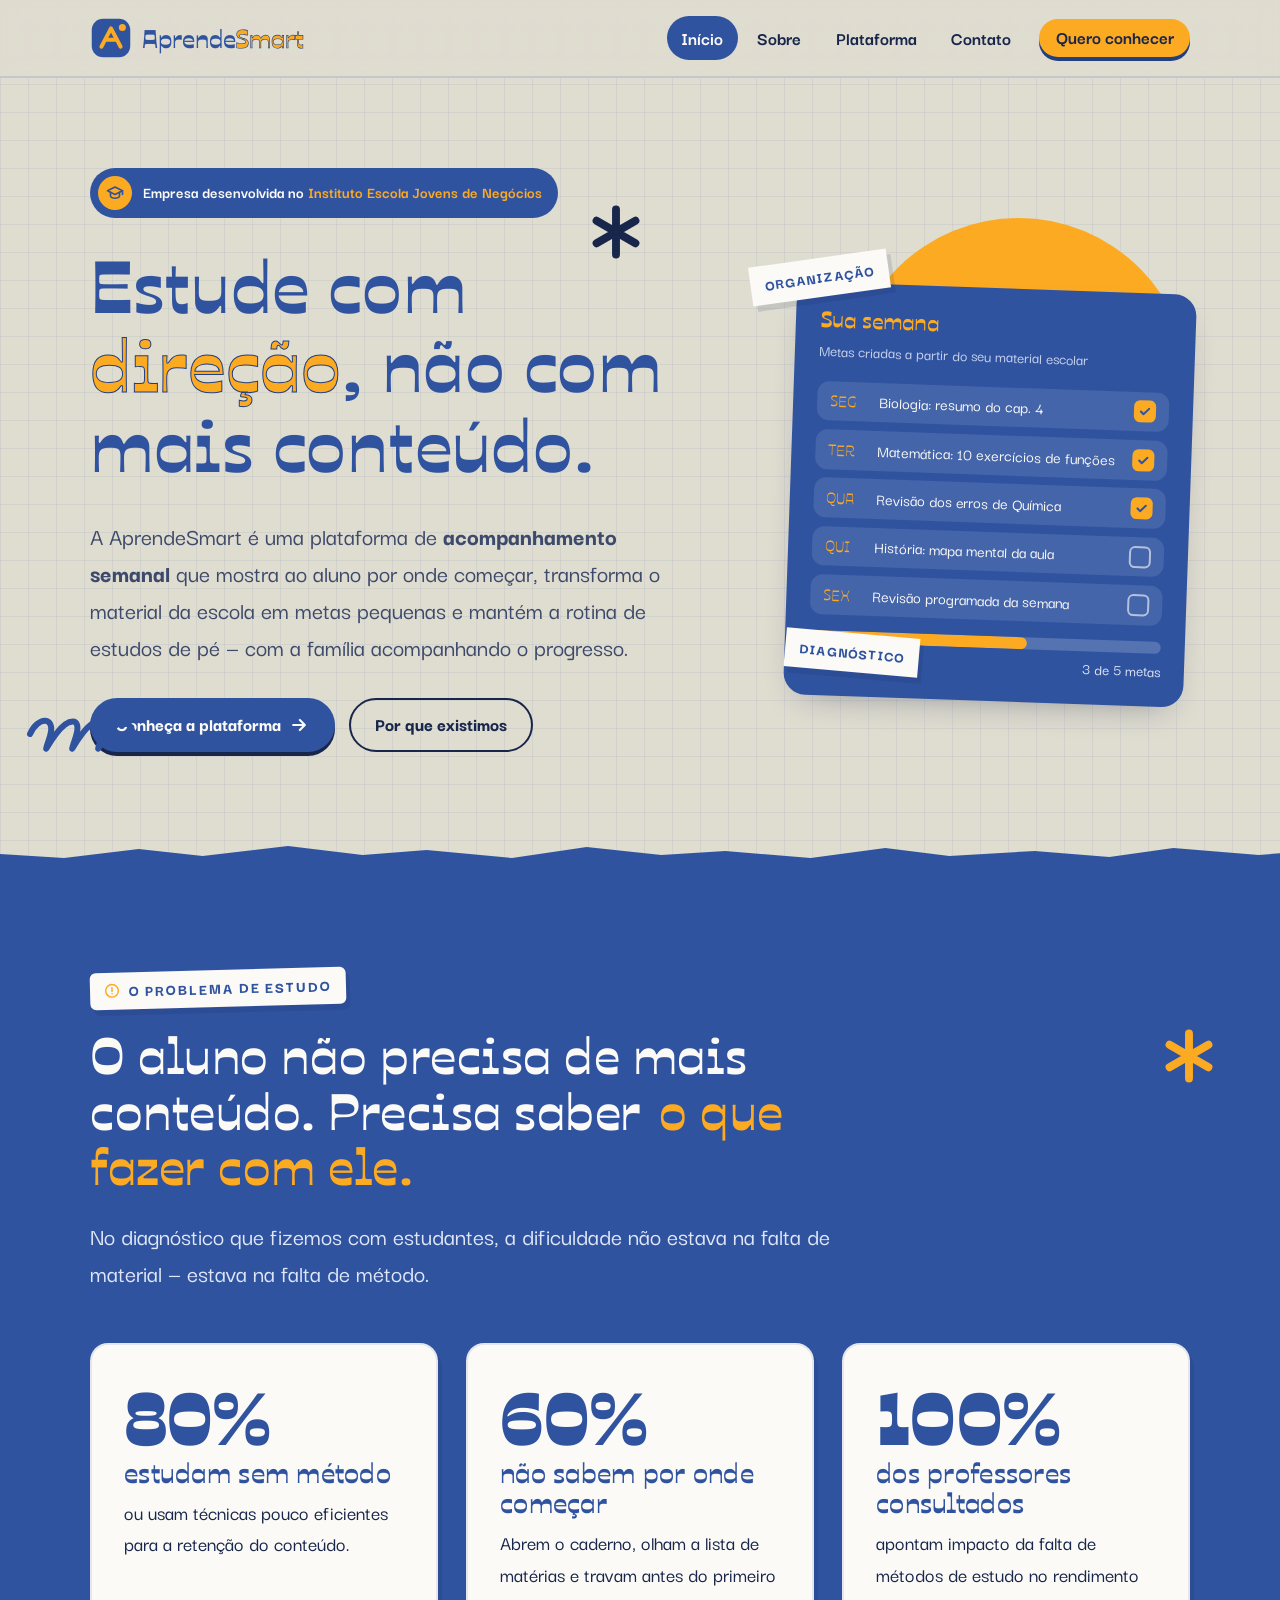
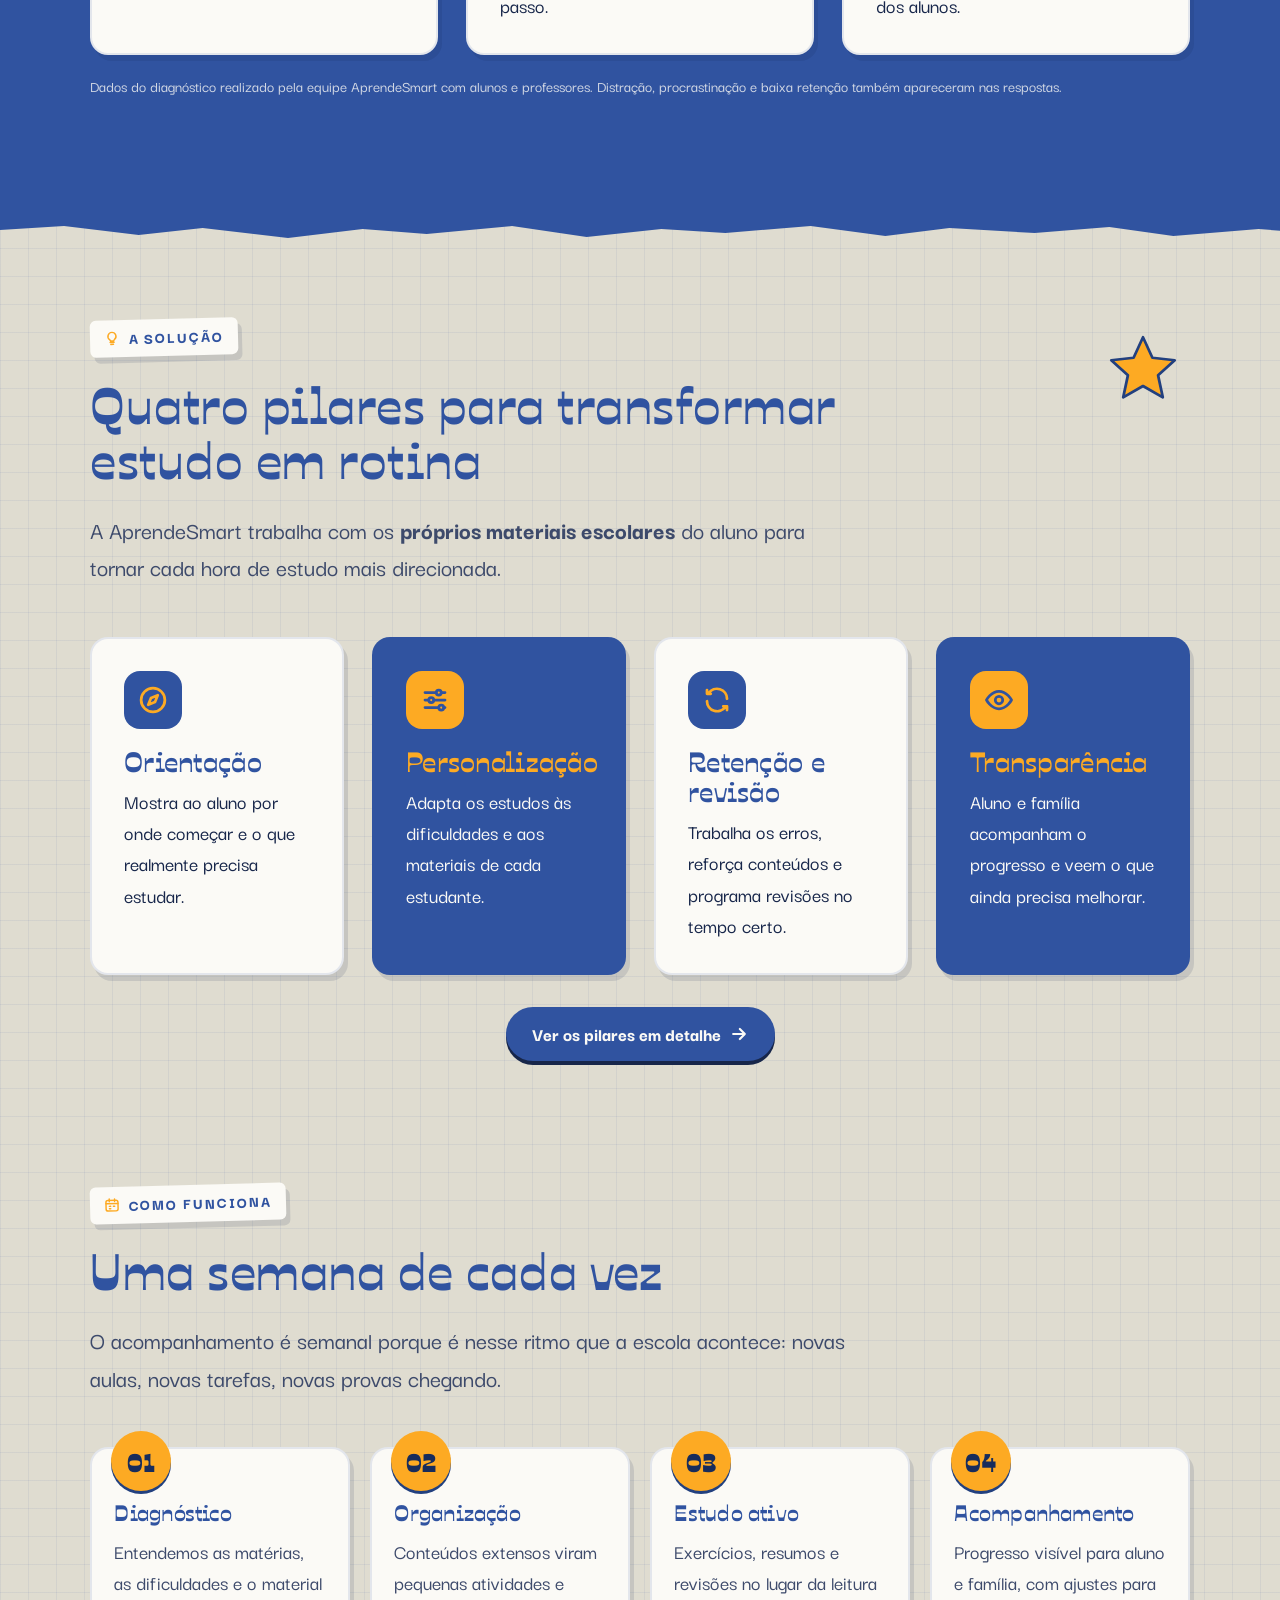
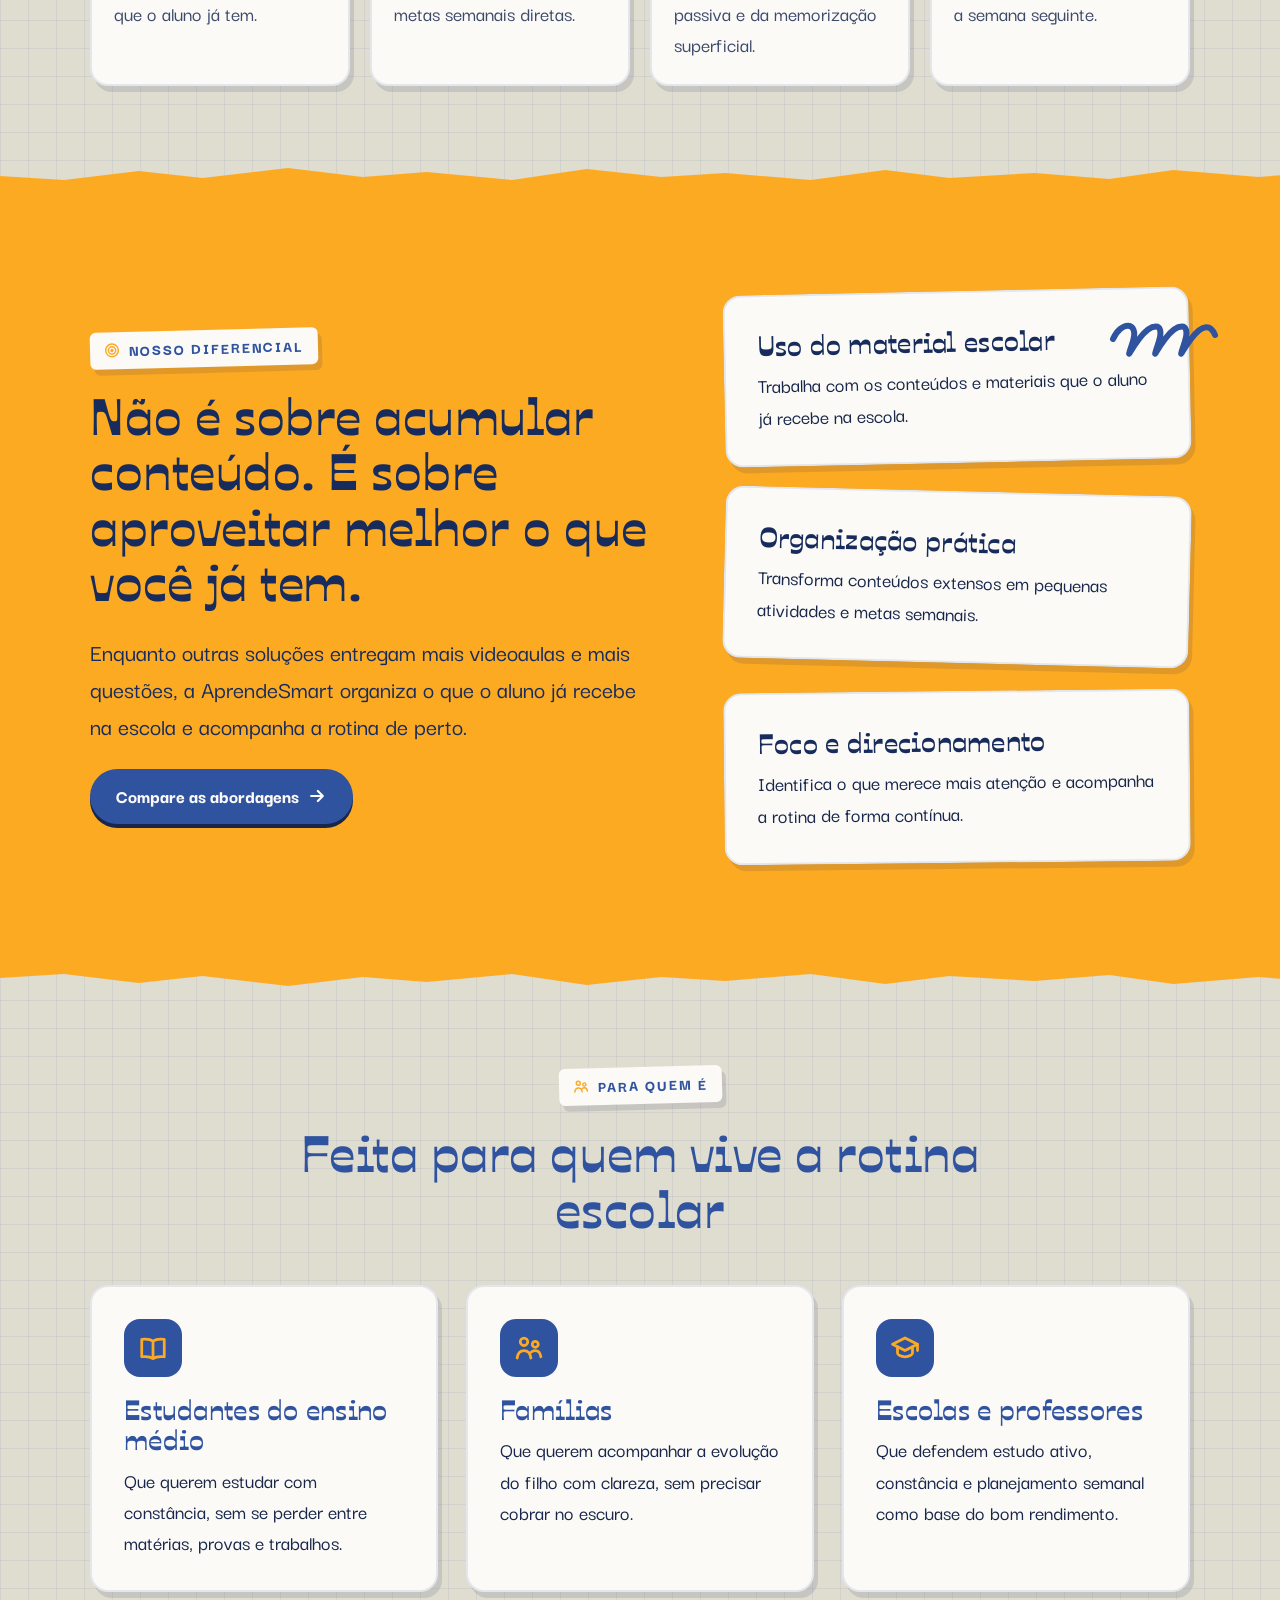
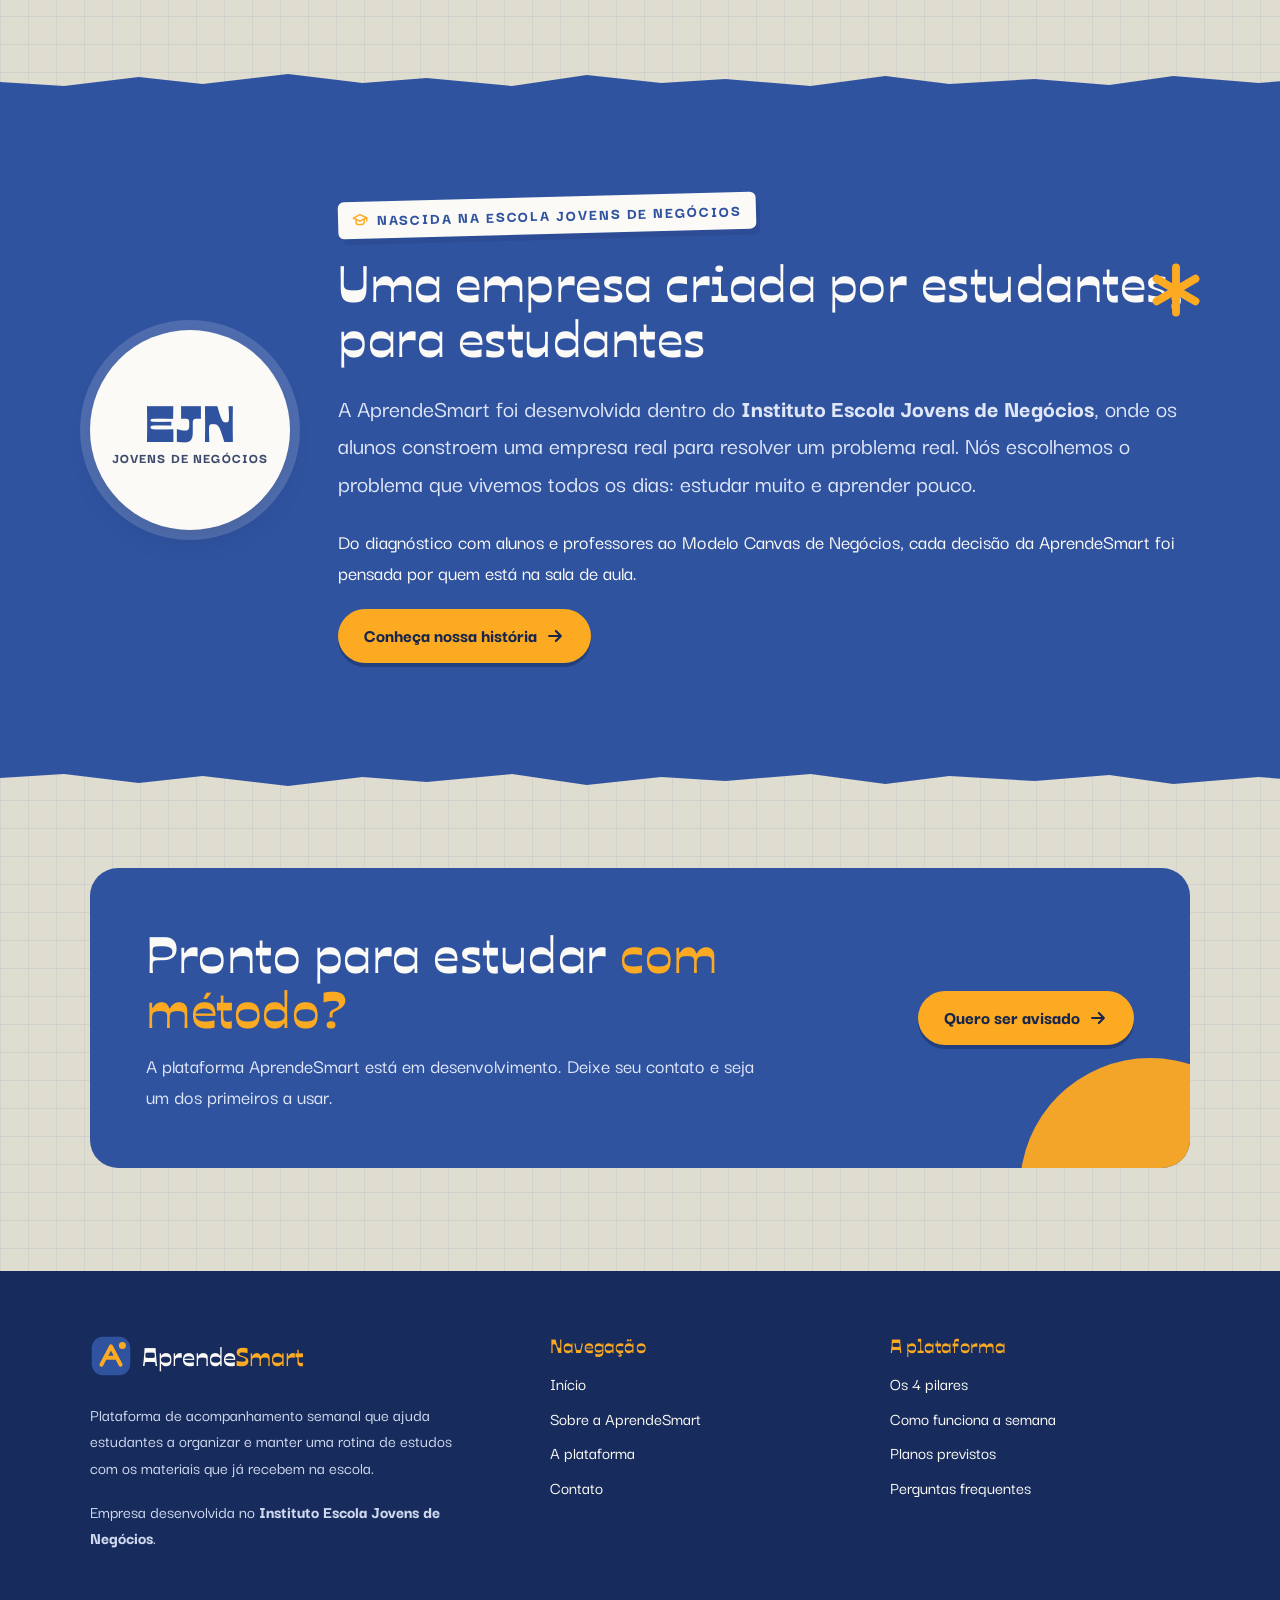
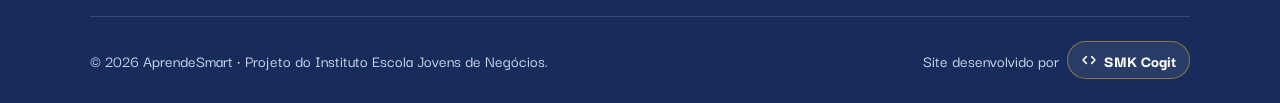
==== index.html @ fc7fc752 "Site institucional AprendeSmart (4 páginas, SEO básico) Início, Sobre, Plataforma e Contato com iden" ====
<!doctype html>
<html lang="pt-BR" class="no-js">
<head>
  <meta charset="utf-8">
  <meta name="viewport" content="width=device-width, initial-scale=1">
  <title>AprendeSmart | Plataforma de acompanhamento semanal de estudos</title>
  <meta name="description" content="A AprendeSmart ajuda estudantes do ensino médio a organizar e manter uma rotina de estudos com acompanhamento semanal, usando os materiais da própria escola.">
  <meta name="keywords" content="AprendeSmart, rotina de estudos, organização de estudos, método de estudo, ensino médio, acompanhamento semanal, revisão, estudo ativo, Escola Jovens de Negócios">
  <meta name="author" content="AprendeSmart">
  <meta name="robots" content="index, follow, max-image-preview:large">
  <meta name="theme-color" content="#3053a0">
  <link rel="canonical" href="https://aprendesmart.smkcogit.com.br/">

  <!-- Open Graph / redes sociais -->
  <meta property="og:type" content="website">
  <meta property="og:locale" content="pt_BR">
  <meta property="og:site_name" content="AprendeSmart">
  <meta property="og:title" content="AprendeSmart | Plataforma de acompanhamento semanal de estudos">
  <meta property="og:description" content="A AprendeSmart ajuda estudantes do ensino médio a organizar e manter uma rotina de estudos com acompanhamento semanal, usando os materiais da própria escola.">
  <meta property="og:url" content="https://aprendesmart.smkcogit.com.br/">
  <meta property="og:image" content="https://aprendesmart.smkcogit.com.br/assets/img/og-aprendesmart.png">
  <meta property="og:image:width" content="1200">
  <meta property="og:image:height" content="630">
  <meta property="og:image:alt" content="AprendeSmart — plataforma de acompanhamento semanal de estudos">
  <meta name="twitter:card" content="summary_large_image">
  <meta name="twitter:title" content="AprendeSmart | Plataforma de acompanhamento semanal de estudos">
  <meta name="twitter:description" content="A AprendeSmart ajuda estudantes do ensino médio a organizar e manter uma rotina de estudos com acompanhamento semanal, usando os materiais da própria escola.">
  <meta name="twitter:image" content="https://aprendesmart.smkcogit.com.br/assets/img/og-aprendesmart.png">

  <!-- Ícones -->
  <link rel="icon" href="assets/img/favicon.svg" type="image/svg+xml">
  <link rel="icon" href="assets/img/favicon-32.png" sizes="32x32" type="image/png">
  <link rel="apple-touch-icon" href="assets/img/apple-touch-icon.png">
  <link rel="manifest" href="site.webmanifest">

  <!-- Fontes da identidade visual: Ojuju (títulos) e Darker Grotesque (textos) -->
  <link rel="preconnect" href="https://fonts.googleapis.com">
  <link rel="preconnect" href="https://fonts.gstatic.com" crossorigin>
  <link href="https://fonts.googleapis.com/css2?family=Darker+Grotesque:wght@400;500;700;800;900&family=Ojuju:wght@400;700;800&display=swap" rel="stylesheet">
  <link rel="stylesheet" href="assets/css/style.css">

  <!-- Dados estruturados (Schema.org) -->
  <script type="application/ld+json">
{
  "@context": "https://schema.org",
  "@type": "Organization",
  "@id": "https://aprendesmart.smkcogit.com.br/#organizacao",
  "name": "AprendeSmart",
  "url": "https://aprendesmart.smkcogit.com.br/",
  "logo": "https://aprendesmart.smkcogit.com.br/assets/img/apple-touch-icon.png",
  "description": "Plataforma de acompanhamento semanal que ajuda estudantes do ensino médio a organizar e manter uma rotina de estudos usando os materiais da escola.",
  "parentOrganization": {
    "@type": "EducationalOrganization",
    "name": "Instituto Escola Jovens de Negócios"
  },
  "founder": [
    {
      "@type": "Person",
      "name": "Ana"
    },
    {
      "@type": "Person",
      "name": "Andryel Moura"
    },
    {
      "@type": "Person",
      "name": "Kaike"
    },
    {
      "@type": "Person",
      "name": "Thomaz"
    }
  ]
}
  </script>
  <script type="application/ld+json">
{
  "@context": "https://schema.org",
  "@type": "WebSite",
  "@id": "https://aprendesmart.smkcogit.com.br/#site",
  "name": "AprendeSmart",
  "url": "https://aprendesmart.smkcogit.com.br/",
  "inLanguage": "pt-BR",
  "publisher": {
    "@id": "https://aprendesmart.smkcogit.com.br/#organizacao"
  }
}
  </script>
</head>
<body>
  <svg xmlns="http://www.w3.org/2000/svg" style="display:none" aria-hidden="true">
  <symbol id="i-asterisco" viewBox="0 0 48 48"><g stroke="currentColor" stroke-width="7" stroke-linecap="round"><path d="M24 4v40M6.7 14l34.6 20M6.7 34l34.6-20"/></g></symbol>
  <symbol id="i-mola" viewBox="0 0 120 50"><path d="M4 30c8-18 26-18 20 2s-6 14 6-2 26-18 20 2-6 14 6-2 26-18 20 2-6 14 6-2 20-14 24-4" fill="none" stroke="currentColor" stroke-width="6" stroke-linecap="round"/></symbol>
  <symbol id="i-estrela" viewBox="0 0 64 64"><path d="M32 3l8.6 18.7 20.4 2.3-15.2 13.8 4.3 20.1L32 47.6 13.9 57.9l4.3-20.1L3 24l20.4-2.3z" fill="currentColor" stroke="#22407f" stroke-width="2.5" stroke-linejoin="round"/></symbol>
  <symbol id="i-logo" viewBox="0 0 48 48"><rect x="2" y="2" width="44" height="44" rx="13" fill="#3053a0"/><path d="M13 34l11-21 11 21M17.5 26h13" fill="none" stroke="#fdaa23" stroke-width="4.5" stroke-linecap="round" stroke-linejoin="round"/><circle cx="37" cy="12" r="4" fill="#fdaa23"/></symbol>
  <symbol id="i-check" viewBox="0 0 24 24"><path d="M5 12.5l4.5 4.5L19 7.5" fill="none" stroke="currentColor" stroke-width="3.5" stroke-linecap="round" stroke-linejoin="round"/></symbol>
  <symbol id="i-seta" viewBox="0 0 24 24"><path d="M5 12h14M13 6l6 6-6 6" fill="none" stroke="currentColor" stroke-width="2.6" stroke-linecap="round" stroke-linejoin="round"/></symbol>
  <symbol id="i-bussola" viewBox="0 0 24 24"><g fill="none" stroke="currentColor" stroke-width="2.2" stroke-linecap="round" stroke-linejoin="round"><circle cx="12" cy="12" r="9.5"/><path d="M15.8 8.2l-2.2 5.4-5.4 2.2 2.2-5.4z"/></g></symbol>
  <symbol id="i-ajuste" viewBox="0 0 24 24"><g fill="none" stroke="currentColor" stroke-width="2.2" stroke-linecap="round"><path d="M4 6h9M17 6h3M4 12h3M11 12h9M4 18h11M19 18h1"/><circle cx="15" cy="6" r="2"/><circle cx="9" cy="12" r="2"/><circle cx="17" cy="18" r="2"/></g></symbol>
  <symbol id="i-revisao" viewBox="0 0 24 24"><g fill="none" stroke="currentColor" stroke-width="2.2" stroke-linecap="round" stroke-linejoin="round"><path d="M20 11a8 8 0 0 0-14.6-4.5M4 4v3h3M4 13a8 8 0 0 0 14.6 4.5M20 20v-3h-3"/></g></symbol>
  <symbol id="i-olho" viewBox="0 0 24 24"><g fill="none" stroke="currentColor" stroke-width="2.2" stroke-linecap="round" stroke-linejoin="round"><path d="M2 12s3.6-7 10-7 10 7 10 7-3.6 7-10 7S2 12 2 12z"/><circle cx="12" cy="12" r="3"/></g></symbol>
  <symbol id="i-calendario" viewBox="0 0 24 24"><g fill="none" stroke="currentColor" stroke-width="2.2" stroke-linecap="round" stroke-linejoin="round"><rect x="3" y="5" width="18" height="16" rx="3"/><path d="M3 10h18M8 3v4M16 3v4M8 14h2M14 14h2M8 17.5h2"/></g></symbol>
  <symbol id="i-livro" viewBox="0 0 24 24"><g fill="none" stroke="currentColor" stroke-width="2.2" stroke-linecap="round" stroke-linejoin="round"><path d="M12 6.5C10 5 7 4.5 3 5v14c4-.5 7 0 9 1.5 2-1.5 5-2 9-1.5V5c-4-.5-7 0-9 1.5zM12 6.5v14"/></g></symbol>
  <symbol id="i-alvo" viewBox="0 0 24 24"><g fill="none" stroke="currentColor" stroke-width="2.2" stroke-linecap="round"><circle cx="12" cy="12" r="9.5"/><circle cx="12" cy="12" r="5.5"/><circle cx="12" cy="12" r="1.5" fill="currentColor"/></g></symbol>
  <symbol id="i-familia" viewBox="0 0 24 24"><g fill="none" stroke="currentColor" stroke-width="2.2" stroke-linecap="round" stroke-linejoin="round"><circle cx="8" cy="7" r="3"/><circle cx="17" cy="9" r="2.4"/><path d="M2.5 20c.5-4 2.8-6 5.5-6s5 2 5.5 6M13.5 15.5c1-1 2.2-1.5 3.5-1.5 2.3 0 4 1.7 4.5 5"/></g></symbol>
  <symbol id="i-escola" viewBox="0 0 24 24"><g fill="none" stroke="currentColor" stroke-width="2.2" stroke-linecap="round" stroke-linejoin="round"><path d="M2 9l10-5 10 5-10 5z"/><path d="M6 11v5c0 1.5 2.7 3 6 3s6-1.5 6-3v-5M22 9v5"/></g></symbol>
  <symbol id="i-lampada" viewBox="0 0 24 24"><g fill="none" stroke="currentColor" stroke-width="2.2" stroke-linecap="round" stroke-linejoin="round"><path d="M9 18h6M10 21h4M12 3a6 6 0 0 0-3.6 10.8c.8.6 1.1 1.4 1.1 2.2h5c0-.8.3-1.6 1.1-2.2A6 6 0 0 0 12 3z"/></g></symbol>
  <symbol id="i-grafico" viewBox="0 0 24 24"><g fill="none" stroke="currentColor" stroke-width="2.2" stroke-linecap="round" stroke-linejoin="round"><path d="M3 3v18h18"/><path d="M7 15l4-4 3 3 5-6"/></g></symbol>
  <symbol id="i-relogio" viewBox="0 0 24 24"><g fill="none" stroke="currentColor" stroke-width="2.2" stroke-linecap="round"><circle cx="12" cy="12" r="9.5"/><path d="M12 7v5l3.5 2"/></g></symbol>
  <symbol id="i-alerta" viewBox="0 0 24 24"><g fill="none" stroke="currentColor" stroke-width="2.2" stroke-linecap="round" stroke-linejoin="round"><circle cx="12" cy="12" r="9.5"/><path d="M12 7.5v5.5M12 16.5v.01"/></g></symbol>
  <symbol id="i-email" viewBox="0 0 24 24"><g fill="none" stroke="currentColor" stroke-width="2.2" stroke-linecap="round" stroke-linejoin="round"><rect x="2.5" y="5" width="19" height="14" rx="3"/><path d="M3 7l9 6 9-6"/></g></symbol>
  <symbol id="i-pin" viewBox="0 0 24 24"><g fill="none" stroke="currentColor" stroke-width="2.2" stroke-linecap="round" stroke-linejoin="round"><path d="M12 21s-7-6.2-7-11.5A7 7 0 0 1 19 9.5C19 14.8 12 21 12 21z"/><circle cx="12" cy="9.5" r="2.5"/></g></symbol>
  <symbol id="i-codigo" viewBox="0 0 24 24"><g fill="none" stroke="currentColor" stroke-width="2.4" stroke-linecap="round" stroke-linejoin="round"><path d="M8 7l-5 5 5 5M16 7l5 5-5 5"/></g></symbol>
  <symbol id="i-menu" viewBox="0 0 24 24"><path d="M4 7h16M4 12h16M4 17h16" stroke="currentColor" stroke-width="2.6" stroke-linecap="round"/></symbol>
  <symbol id="i-quadro" viewBox="0 0 24 24"><g fill="none" stroke="currentColor" stroke-width="2.2" stroke-linecap="round" stroke-linejoin="round"><rect x="3" y="3" width="18" height="18" rx="3"/><path d="M3 9h18M9 9v12M15 9v12"/></g></symbol>
</svg>
  <a class="pular" href="#conteudo">Pular para o conteúdo</a>
  <header class="topo">
    <div class="container topo__inner">
      <a class="marca" href="index.html" aria-label="AprendeSmart — página inicial">
        <svg class="marca__icone" aria-hidden="true"><use href="#i-logo"/></svg>
        <span class="marca__nome">Aprende<span>Smart</span></span>
      </a>
      <button class="menu-toggle" type="button" aria-expanded="false" aria-controls="menu-principal" aria-label="Abrir menu"><svg aria-hidden="true"><use href="#i-menu"/></svg></button>
      <nav class="menu" id="menu-principal" aria-label="Menu principal">
        <a href="index.html" aria-current="page">Início</a>
        <a href="sobre.html">Sobre</a>
        <a href="plataforma.html">Plataforma</a>
        <a href="contato.html">Contato</a>
        <a class="btn btn--amarelo" href="contato.html#interesse">Quero conhecer</a>
      </nav>
    </div>
  </header>

  <main id="conteudo">
    <section class="hero">
      <svg class="deco deco--mola deco--esconder-mobile" style="left:2%;bottom:8%" aria-hidden="true"><use href="#i-mola"/></svg>
      <svg class="deco deco--asterisco deco--esconder-mobile" style="left:46%;top:10%" aria-hidden="true"><use href="#i-asterisco"/></svg>
      <div class="container hero__grid">
        <div class="hero__texto">
          <a class="selo-ejn" href="sobre.html#origem">
            <span class="selo-ejn__ponto"><svg aria-hidden="true"><use href="#i-escola"/></svg></span>
            <span>Empresa desenvolvida no <b>Instituto Escola Jovens de Negócios</b></span>
          </a>
          <h1>Estude com <span>direção</span>, não com mais conteúdo.</h1>
          <p class="lead">A AprendeSmart é uma plataforma de <strong>acompanhamento semanal</strong> que mostra ao aluno por onde começar, transforma o material da escola em metas pequenas e mantém a rotina de estudos de pé — com a família acompanhando o progresso.</p>
          <div class="hero__acoes">
            <a class="btn btn--azul" href="plataforma.html">Conheça a plataforma <svg aria-hidden="true"><use href="#i-seta"/></svg></a>
            <a class="btn btn--contorno" href="sobre.html">Por que existimos</a>
          </div>
        </div>
        <div class="hero__visual" aria-hidden="true">
          <div class="hero__sol"></div>
          <span class="adesivo adesivo--1">Organização</span>
          <span class="adesivo adesivo--2">Diagnóstico</span>
          <div class="hero__painel">
            <h2>Sua semana</h2>
            <small>Metas criadas a partir do seu material escolar</small>
            <ul class="semana">
              <li><span class="semana__dia">SEG</span> Biologia: resumo do cap. 4 <span class="semana__check ok"><svg aria-hidden="true"><use href="#i-check"/></svg></span></li>
              <li><span class="semana__dia">TER</span> Matemática: 10 exercícios de funções <span class="semana__check ok"><svg aria-hidden="true"><use href="#i-check"/></svg></span></li>
              <li><span class="semana__dia">QUA</span> Revisão dos erros de Química <span class="semana__check ok"><svg aria-hidden="true"><use href="#i-check"/></svg></span></li>
              <li><span class="semana__dia">QUI</span> História: mapa mental da aula <span class="semana__check"></span></li>
              <li><span class="semana__dia">SEX</span> Revisão programada da semana <span class="semana__check"></span></li>
            </ul>
            <div class="progresso">
              <div class="progresso__barra"><i></i></div>
              <div class="progresso__rotulo"><span>Progresso semanal</span><span>3 de 5 metas</span></div>
            </div>
          </div>
        </div>
      </div>
    </section>

    <section class="secao secao--azul rasgado-topo rasgado-base" aria-labelledby="problema-titulo">
      <svg class="deco deco--asterisco amarelo deco--esconder-mobile" style="right:5%;top:12%" aria-hidden="true"><use href="#i-asterisco"/></svg>
      <div class="container">
        <div class="cabecalho-secao revelar">
          <span class="etiqueta"><svg aria-hidden="true"><use href="#i-alerta"/></svg>O problema de estudo</span>
          <h2 id="problema-titulo">O aluno não precisa de mais conteúdo. Precisa saber <span class="destaque-amarelo">o que fazer com ele.</span></h2>
          <p class="lead">No diagnóstico que fizemos com estudantes, a dificuldade não estava na falta de material — estava na falta de método.</p>
        </div>
        <div class="grade grade--3">
          <article class="cartao bilhete revelar">
            <span class="numero">80%</span>
            <h3>estudam sem método</h3>
            <p>ou usam técnicas pouco eficientes para a retenção do conteúdo.</p>
          </article>
          <article class="cartao bilhete revelar">
            <span class="numero">60%</span>
            <h3>não sabem por onde começar</h3>
            <p>Abrem o caderno, olham a lista de matérias e travam antes do primeiro passo.</p>
          </article>
          <article class="cartao bilhete revelar">
            <span class="numero">100%</span>
            <h3>dos professores consultados</h3>
            <p>apontam impacto da falta de métodos de estudo no rendimento dos alunos.</p>
          </article>
        </div>
        <p class="fonte-dado">Dados do diagnóstico realizado pela equipe AprendeSmart com alunos e professores. Distração, procrastinação e baixa retenção também apareceram nas respostas.</p>
      </div>
    </section>

    <section class="secao" aria-labelledby="solucao-titulo">
      <svg class="deco deco--estrela deco--esconder-mobile" style="right:8%;top:8%" aria-hidden="true"><use href="#i-estrela"/></svg>
      <div class="container">
        <div class="cabecalho-secao revelar">
          <span class="etiqueta"><svg aria-hidden="true"><use href="#i-lampada"/></svg>A solução</span>
          <h2 id="solucao-titulo">Quatro pilares para transformar estudo em rotina</h2>
          <p class="lead">A AprendeSmart trabalha com os <strong>próprios materiais escolares</strong> do aluno para tornar cada hora de estudo mais direcionada.</p>
        </div>
        <div class="grade grade--4">
          <article class="cartao revelar">
            <div class="cartao__icone"><svg aria-hidden="true"><use href="#i-bussola"/></svg></div>
            <h3>Orientação</h3>
            <p>Mostra ao aluno por onde começar e o que realmente precisa estudar.</p>
          </article>
          <article class="cartao cartao--azul revelar">
            <div class="cartao__icone"><svg aria-hidden="true"><use href="#i-ajuste"/></svg></div>
            <h3>Personalização</h3>
            <p>Adapta os estudos às dificuldades e aos materiais de cada estudante.</p>
          </article>
          <article class="cartao revelar">
            <div class="cartao__icone"><svg aria-hidden="true"><use href="#i-revisao"/></svg></div>
            <h3>Retenção e revisão</h3>
            <p>Trabalha os erros, reforça conteúdos e programa revisões no tempo certo.</p>
          </article>
          <article class="cartao cartao--azul revelar">
            <div class="cartao__icone"><svg aria-hidden="true"><use href="#i-olho"/></svg></div>
            <h3>Transparência</h3>
            <p>Aluno e família acompanham o progresso e veem o que ainda precisa melhorar.</p>
          </article>
        </div>
        <p class="mt-2 centro"><a class="btn btn--azul" href="plataforma.html#pilares">Ver os pilares em detalhe <svg aria-hidden="true"><use href="#i-seta"/></svg></a></p>
      </div>
    </section>

    <section class="secao" aria-labelledby="ciclo-titulo" style="padding-top:0">
      <div class="container">
        <div class="cabecalho-secao revelar">
          <span class="etiqueta"><svg aria-hidden="true"><use href="#i-calendario"/></svg>Como funciona</span>
          <h2 id="ciclo-titulo">Uma semana de cada vez</h2>
          <p class="lead">O acompanhamento é semanal porque é nesse ritmo que a escola acontece: novas aulas, novas tarefas, novas provas chegando.</p>
        </div>
        <ol class="passos">
          <li class="revelar"><h3>Diagnóstico</h3><p>Entendemos as matérias, as dificuldades e o material que o aluno já tem.</p></li>
          <li class="revelar"><h3>Organização</h3><p>Conteúdos extensos viram pequenas atividades e metas semanais diretas.</p></li>
          <li class="revelar"><h3>Estudo ativo</h3><p>Exercícios, resumos e revisões no lugar da leitura passiva e da memorização superficial.</p></li>
          <li class="revelar"><h3>Acompanhamento</h3><p>Progresso visível para aluno e família, com ajustes para a semana seguinte.</p></li>
        </ol>
      </div>
    </section>

    <section class="secao secao--amarela rasgado-topo rasgado-base" aria-labelledby="dif-titulo">
      <svg class="deco deco--mola deco--esconder-mobile" style="right:4%;top:9%" aria-hidden="true"><use href="#i-mola"/></svg>
      <div class="container dividido">
        <div class="revelar">
          <span class="etiqueta"><svg aria-hidden="true"><use href="#i-alvo"/></svg>Nosso diferencial</span>
          <h2 id="dif-titulo">Não é sobre acumular conteúdo. É sobre aproveitar melhor o que você já tem.</h2>
          <p class="lead" style="color:var(--azul-profundo)">Enquanto outras soluções entregam mais videoaulas e mais questões, a AprendeSmart organiza o que o aluno já recebe na escola e acompanha a rotina de perto.</p>
          <a class="btn btn--azul" href="plataforma.html#diferencial">Compare as abordagens <svg aria-hidden="true"><use href="#i-seta"/></svg></a>
        </div>
        <ul class="grade revelar" style="list-style:none;padding:0;margin:0">
          <li class="cartao bilhete"><h3>Uso do material escolar</h3><p>Trabalha com os conteúdos e materiais que o aluno já recebe na escola.</p></li>
          <li class="cartao bilhete"><h3>Organização prática</h3><p>Transforma conteúdos extensos em pequenas atividades e metas semanais.</p></li>
          <li class="cartao bilhete"><h3>Foco e direcionamento</h3><p>Identifica o que merece mais atenção e acompanha a rotina de forma contínua.</p></li>
        </ul>
      </div>
    </section>

    <section class="secao" aria-labelledby="publico-titulo">
      <div class="container">
        <div class="cabecalho-secao cabecalho-secao--centro revelar">
          <span class="etiqueta"><svg aria-hidden="true"><use href="#i-familia"/></svg>Para quem é</span>
          <h2 id="publico-titulo">Feita para quem vive a rotina escolar</h2>
        </div>
        <div class="grade grade--3">
          <article class="cartao revelar">
            <div class="cartao__icone"><svg aria-hidden="true"><use href="#i-livro"/></svg></div>
            <h3>Estudantes do ensino médio</h3>
            <p>Que querem estudar com constância, sem se perder entre matérias, provas e trabalhos.</p>
          </article>
          <article class="cartao revelar">
            <div class="cartao__icone"><svg aria-hidden="true"><use href="#i-familia"/></svg></div>
            <h3>Famílias</h3>
            <p>Que querem acompanhar a evolução do filho com clareza, sem precisar cobrar no escuro.</p>
          </article>
          <article class="cartao revelar">
            <div class="cartao__icone"><svg aria-hidden="true"><use href="#i-escola"/></svg></div>
            <h3>Escolas e professores</h3>
            <p>Que defendem estudo ativo, constância e planejamento semanal como base do bom rendimento.</p>
          </article>
        </div>
      </div>
    </section>

    <section class="secao secao--azul rasgado-topo rasgado-base" aria-labelledby="ejn-titulo">
      <svg class="deco deco--asterisco amarelo deco--esconder-mobile" style="right:6%;top:18%" aria-hidden="true"><use href="#i-asterisco"/></svg>
      <div class="container ejn revelar">
        <div class="ejn__selo" aria-hidden="true"><div><strong>EJN</strong><span>Jovens de Negócios</span></div></div>
        <div>
          <span class="etiqueta"><svg aria-hidden="true"><use href="#i-escola"/></svg>Nascida na Escola Jovens de Negócios</span>
          <h2 id="ejn-titulo">Uma empresa criada por estudantes, para estudantes</h2>
          <p class="lead">A AprendeSmart foi desenvolvida dentro do <strong>Instituto Escola Jovens de Negócios</strong>, onde os alunos constroem uma empresa real para resolver um problema real. Nós escolhemos o problema que vivemos todos os dias: estudar muito e aprender pouco.</p>
          <p>Do diagnóstico com alunos e professores ao Modelo Canvas de Negócios, cada decisão da AprendeSmart foi pensada por quem está na sala de aula.</p>
          <a class="btn btn--amarelo" href="sobre.html">Conheça nossa história <svg aria-hidden="true"><use href="#i-seta"/></svg></a>
        </div>
      </div>
    </section>

    <section class="secao">
      <div class="container">
        <div class="cta revelar">
          <div>
            <h2>Pronto para estudar <span>com método?</span></h2>
            <p>A plataforma AprendeSmart está em desenvolvimento. Deixe seu contato e seja um dos primeiros a usar.</p>
          </div>
          <div class="cta__acoes">
            <a class="btn btn--amarelo" href="contato.html#interesse">Quero ser avisado <svg aria-hidden="true"><use href="#i-seta"/></svg></a>
          </div>
        </div>
      </div>
    </section>
  </main>

  <footer class="rodape">
    <div class="container">
      <div class="rodape__grid">
        <div class="rodape__marca">
          <a class="marca" href="index.html" aria-label="AprendeSmart — página inicial">
            <svg class="marca__icone" aria-hidden="true"><use href="#i-logo"/></svg>
            <span class="marca__nome">Aprende<span>Smart</span></span>
          </a>
          <p>Plataforma de acompanhamento semanal que ajuda estudantes a organizar e manter uma rotina de estudos com os materiais que já recebem na escola.</p>
          <p>Empresa desenvolvida no <strong>Instituto Escola Jovens de Negócios</strong>.</p>
        </div>
        <nav aria-label="Mapa do site">
          <h2>Navegação</h2>
          <ul>
            <li><a href="index.html">Início</a></li>
            <li><a href="sobre.html">Sobre a AprendeSmart</a></li>
            <li><a href="plataforma.html">A plataforma</a></li>
            <li><a href="contato.html">Contato</a></li>
          </ul>
        </nav>
        <div>
          <h2>A plataforma</h2>
          <ul>
            <li><a href="plataforma.html#pilares">Os 4 pilares</a></li>
            <li><a href="plataforma.html#como-funciona">Como funciona a semana</a></li>
            <li><a href="plataforma.html#planos">Planos previstos</a></li>
            <li><a href="contato.html#perguntas">Perguntas frequentes</a></li>
          </ul>
        </div>
      </div>
      <div class="rodape__base">
        <p style="margin:0">© <span data-ano>2026</span> AprendeSmart · Projeto do Instituto Escola Jovens de Negócios.</p>
        <p class="creditos" style="margin:0">Site desenvolvido por
          <a href="https://smkcogit.com.br" target="_blank" rel="noopener"><svg aria-hidden="true"><use href="#i-codigo"/></svg> SMK Cogit</a>
        </p>
      </div>
    </div>
  </footer>
  <script src="assets/js/main.js" defer></script>
</body>
</html>
---- assets/css/style.css ----
/* =========================================================
   AprendeSmart — Site institucional
   Desenvolvido por SMK Cogit
   Identidade: azul #3053A0 · amarelo #FDAA23 · cinza-papel
   Fontes: Ojuju (títulos) · Darker Grotesque (texto)
   ========================================================= */

:root {
  /* Paleta da identidade visual (extraída da apresentação) */
  --azul: #3053a0;
  --azul-escuro: #22407f;
  --azul-profundo: #172c5c;
  --amarelo: #fdaa23;
  --amarelo-claro: #ffc864;
  --cinza: #dfdcd0;          /* fundo "papel" */
  --cinza-claro: #ebe9e0;
  --cinza-medio: #c9c5b6;
  --branco: #fbfaf6;
  --tinta: #17264a;          /* texto principal */
  --tinta-suave: #3d4a6b;

  --fonte-titulo: "Ojuju", "Trebuchet MS", sans-serif;
  --fonte-texto: "Darker Grotesque", "Segoe UI", system-ui, sans-serif;

  --raio: 18px;
  --raio-sm: 10px;
  --sombra: 0 14px 34px -18px rgba(23, 38, 74, .45);
  --sombra-papel: 4px 6px 0 rgba(23, 38, 74, .12);
  --largura: 1180px;
  --gutter: clamp(16px, 4vw, 40px);
}

*,
*::before,
*::after { box-sizing: border-box; }

html { scroll-behavior: smooth; -webkit-text-size-adjust: 100%; }

body {
  margin: 0;
  font-family: var(--fonte-texto);
  font-size: clamp(1.15rem, 1.05rem + .35vw, 1.3rem);
  font-weight: 500;
  line-height: 1.5;
  color: var(--tinta);
  background-color: var(--cinza);
  /* papel quadriculado, como nos slides */
  background-image:
    linear-gradient(rgba(48, 83, 160, .07) 1px, transparent 1px),
    linear-gradient(90deg, rgba(48, 83, 160, .07) 1px, transparent 1px);
  background-size: 28px 28px;
  overflow-x: hidden;
}

img, svg { max-width: 100%; display: block; }

h1, h2, h3, h4 {
  font-family: var(--fonte-titulo);
  font-weight: 700;
  line-height: 1.08;
  margin: 0 0 .5em;
  letter-spacing: .01em;
  color: var(--azul);
}
h1 { font-size: clamp(2.5rem, 1.6rem + 4vw, 4.6rem); }
h2 { font-size: clamp(2rem, 1.4rem + 2.4vw, 3.2rem); }
h3 { font-size: clamp(1.35rem, 1.15rem + .8vw, 1.75rem); }
h4 { font-size: 1.2rem; }

p { margin: 0 0 1em; }
strong { font-weight: 800; }

a { color: var(--azul); text-decoration-thickness: 2px; text-underline-offset: 3px; }
a:hover { color: var(--azul-escuro); }

:focus-visible {
  outline: 3px solid var(--amarelo);
  outline-offset: 3px;
  border-radius: 4px;
}

.sr-only {
  position: absolute; width: 1px; height: 1px; padding: 0; margin: -1px;
  overflow: hidden; clip: rect(0 0 0 0); white-space: nowrap; border: 0;
}

.pular {
  position: absolute; left: 12px; top: -60px; z-index: 100;
  background: var(--amarelo); color: var(--tinta);
  padding: .6rem 1rem; border-radius: var(--raio-sm); font-weight: 800;
  transition: top .2s;
}
.pular:focus { top: 12px; }

.container {
  width: 100%;
  max-width: var(--largura);
  margin-inline: auto;
  padding-inline: var(--gutter);
}

/* ---------------- Cabeçalho ---------------- */
.topo {
  position: sticky; top: 0; z-index: 50;
  background: rgba(223, 220, 208, .92);
  backdrop-filter: blur(8px);
  -webkit-backdrop-filter: blur(8px);
  border-bottom: 2px solid rgba(48, 83, 160, .14);
}
.topo__inner {
  display: flex; align-items: center; justify-content: space-between;
  gap: 1rem; min-height: 76px;
}
.marca {
  display: inline-flex; align-items: center; gap: .6rem;
  text-decoration: none; color: var(--azul);
}
.marca__icone { width: 42px; height: 42px; flex: none; }
.marca__nome {
  font-family: var(--fonte-titulo); font-size: 1.6rem; font-weight: 700; line-height: 1;
}
.marca__nome span { color: var(--amarelo); -webkit-text-stroke: .6px var(--azul-escuro); }

.menu { display: flex; align-items: center; gap: .35rem; }
.menu a {
  text-decoration: none; color: var(--tinta);
  font-weight: 700; font-size: 1.2rem;
  padding: .45rem .9rem; border-radius: 999px;
  transition: background .2s, color .2s;
}
.menu a:hover { background: rgba(48, 83, 160, .1); color: var(--azul); }
.menu a[aria-current="page"] { background: var(--azul); color: var(--branco); }
.menu .btn { margin-left: .5rem; }

.menu-toggle {
  display: none;
  background: var(--azul); color: var(--branco);
  border: 0; border-radius: 12px; width: 48px; height: 48px;
  cursor: pointer; align-items: center; justify-content: center;
}
.menu-toggle svg { width: 26px; height: 26px; }

@media (max-width: 880px) {
  .menu-toggle { display: inline-flex; }
  .menu {
    position: absolute; left: 0; right: 0; top: 100%;
    flex-direction: column; align-items: stretch; gap: .25rem;
    padding: 1rem var(--gutter) 1.5rem;
    background: var(--cinza);
    border-bottom: 3px solid var(--azul);
    box-shadow: var(--sombra);
    display: none;
  }
  .menu.aberto { display: flex; }
  .menu a { padding: .8rem 1rem; }
  .menu .btn { margin: .5rem 0 0; justify-content: center; }
}

/* ---------------- Botões ---------------- */
.btn {
  display: inline-flex; align-items: center; justify-content: center; gap: .5rem;
  font-family: var(--fonte-texto); font-weight: 800; font-size: 1.2rem; line-height: 1;
  padding: .95rem 1.5rem; border-radius: 999px; border: 2px solid transparent;
  text-decoration: none; cursor: pointer;
  transition: transform .15s ease, box-shadow .15s ease, background .2s;
}
.btn:hover { transform: translateY(-2px); }
.btn--amarelo {
  background: var(--amarelo); color: var(--tinta) !important;
  box-shadow: 0 4px 0 var(--azul-escuro);
}
.btn--amarelo:hover { box-shadow: 0 6px 0 var(--azul-escuro); background: var(--amarelo-claro); }
.btn--azul { background: var(--azul); color: var(--branco) !important; box-shadow: 0 4px 0 var(--tinta); }
.btn--azul:hover { background: var(--azul-escuro); box-shadow: 0 6px 0 var(--tinta); }
.btn--contorno { border-color: currentColor; color: inherit; background: transparent; }
.btn--contorno:hover { background: rgba(255, 255, 255, .12); }
.btn svg { width: 20px; height: 20px; }

/* ---------------- Seções ---------------- */
.secao { padding-block: clamp(4rem, 8vw, 7rem); position: relative; }
.secao--azul {
  background: var(--azul); color: var(--branco);
}
.secao--azul h2, .secao--azul h3 { color: var(--branco); }
.secao--azul a:not(.btn) { color: var(--amarelo-claro); }
.secao--amarela { background: var(--amarelo); }
.secao--amarela h2, .secao--amarela h3 { color: var(--azul-profundo); }

/* borda rasgada (papel) entre seções */
.rasgado-topo::before,
.rasgado-base::after {
  content: ""; position: absolute; left: 0; right: 0; height: 26px;
  background: inherit;
  -webkit-mask: url("data:image/svg+xml,%3Csvg xmlns='http://www.w3.org/2000/svg' viewBox='0 0 120 26' preserveAspectRatio='none'%3E%3Cpath d='M0 26V12l6 4 7-9 6 7 8-10 7 9 6-5 8 8 7-11 7 8 6-4 8 7 7-10 6 8 8-5 7 6 6-9 8 7 7-6V26z'/%3E%3C/svg%3E") center / 100% 100%;
          mask: url("data:image/svg+xml,%3Csvg xmlns='http://www.w3.org/2000/svg' viewBox='0 0 120 26' preserveAspectRatio='none'%3E%3Cpath d='M0 26V12l6 4 7-9 6 7 8-10 7 9 6-5 8 8 7-11 7 8 6-4 8 7 7-10 6 8 8-5 7 6 6-9 8 7 7-6V26z'/%3E%3C/svg%3E") center / 100% 100%;
}
.rasgado-topo::before { top: -25px; }
.rasgado-base::after { bottom: -25px; transform: scaleY(-1); z-index: 2; }

.etiqueta {
  display: inline-flex; align-items: center; gap: .5rem;
  font-weight: 800; font-size: 1rem; letter-spacing: .12em; text-transform: uppercase;
  color: var(--azul);
  background: var(--branco);
  padding: .4rem .9rem; border-radius: 6px;
  box-shadow: var(--sombra-papel);
  transform: rotate(-1.5deg);
  margin-bottom: 1.2rem;
}
.etiqueta svg { width: 16px; height: 16px; color: var(--amarelo); }
.secao--azul .etiqueta { color: var(--azul); }

.cabecalho-secao { max-width: 760px; margin-bottom: clamp(2rem, 4vw, 3.2rem); }
.cabecalho-secao--centro { margin-inline: auto; text-align: center; }
.lead { font-size: clamp(1.25rem, 1.1rem + .6vw, 1.55rem); color: var(--tinta-suave); }
.secao--azul .lead { color: #dfe6f7; }

.grade { display: grid; gap: clamp(1rem, 2.5vw, 1.75rem); }
.grade--2 { grid-template-columns: repeat(auto-fit, minmax(min(100%, 420px), 1fr)); }
.grade--3 { grid-template-columns: repeat(auto-fit, minmax(min(100%, 290px), 1fr)); }
.grade--4 { grid-template-columns: repeat(auto-fit, minmax(min(100%, 240px), 1fr)); }

.dividido {
  display: grid; gap: clamp(2rem, 5vw, 4rem);
  grid-template-columns: 1.1fr .9fr; align-items: center;
}
@media (max-width: 880px) { .dividido { grid-template-columns: 1fr; } }

/* ---------------- Cartões ---------------- */
.cartao {
  background: var(--branco);
  border-radius: var(--raio);
  padding: clamp(1.4rem, 3vw, 2rem);
  box-shadow: var(--sombra-papel);
  border: 2px solid rgba(48, 83, 160, .12);
  position: relative;
}
.cartao h3 { margin-bottom: .4em; }
.cartao p:last-child { margin-bottom: 0; }
.cartao__icone {
  width: 58px; height: 58px; border-radius: 16px;
  display: grid; place-items: center;
  background: var(--azul); color: var(--amarelo);
  margin-bottom: 1rem;
}
.cartao__icone svg { width: 30px; height: 30px; }
.cartao--azul { background: var(--azul); color: var(--branco); border-color: transparent; }
.cartao--azul h3 { color: var(--amarelo); }
.cartao--azul .cartao__icone { background: var(--amarelo); color: var(--azul); }
.cartao--amarelo { background: var(--amarelo); border-color: transparent; }
.cartao--amarelo h3 { color: var(--azul-profundo); }
.secao--azul .cartao { color: var(--tinta); }
.secao--azul .cartao h3 { color: var(--azul); }

/* bilhete inclinado (post-it dos slides) */
.bilhete { transform: rotate(-1.2deg); }
.bilhete:nth-child(2n) { transform: rotate(1.4deg); }
.bilhete:nth-child(3n) { transform: rotate(-.6deg); }

/* fita adesiva */
.fita::before {
  content: ""; position: absolute; top: -14px; left: 50%;
  width: 110px; height: 28px; transform: translateX(-50%) rotate(-4deg);
  background:
    repeating-linear-gradient(0deg, transparent 0 6px, rgba(255,255,255,.55) 6px 8px),
    repeating-linear-gradient(90deg, transparent 0 6px, rgba(255,255,255,.55) 6px 8px),
    var(--amarelo);
  opacity: .92;
  border-radius: 2px;
}

/* ---------------- Hero ---------------- */
.hero { padding-block: clamp(3rem, 7vw, 6rem) clamp(4rem, 9vw, 7.5rem); position: relative; overflow: hidden; }
.hero__grid {
  display: grid; grid-template-columns: 1.15fr .85fr; gap: clamp(2rem, 5vw, 4rem); align-items: center;
}
.hero h1 span { color: var(--amarelo); -webkit-text-stroke: 1px var(--azul-escuro); }
.hero__texto .lead { max-width: 580px; }
.hero__acoes { display: flex; flex-wrap: wrap; gap: .9rem; margin-top: 2rem; }
.selo-ejn {
  display: inline-flex; align-items: center; gap: .7rem;
  background: var(--azul); color: var(--branco);
  padding: .5rem 1rem .5rem .5rem; border-radius: 999px;
  font-weight: 700; font-size: 1.02rem; line-height: 1.15;
  margin-bottom: 1.5rem; text-decoration: none;
}
.selo-ejn:hover { color: var(--branco); background: var(--azul-escuro); }
.selo-ejn b { color: var(--amarelo); }
.selo-ejn__ponto {
  width: 34px; height: 34px; border-radius: 50%; background: var(--amarelo); color: var(--azul);
  display: grid; place-items: center; flex: none;
}
.selo-ejn__ponto svg { width: 18px; height: 18px; }

.hero__visual { position: relative; min-height: 440px; }
.hero__sol {
  position: absolute; width: 78%; aspect-ratio: 1; right: 0; top: 0;
  border-radius: 50%; background: var(--amarelo);
}
.hero__painel {
  position: relative; z-index: 2; margin: 70px 0 0 auto; width: min(100%, 400px);
  background: var(--azul); color: var(--branco);
  border-radius: 22px; padding: 1.5rem; box-shadow: var(--sombra);
  transform: rotate(2deg);
}
.hero__painel h2 { font-size: 1.4rem; color: var(--amarelo); margin-bottom: .2rem; }
.hero__painel small { color: #c9d4ee; font-size: 1rem; }

.semana { list-style: none; margin: 1rem 0 0; padding: 0; display: grid; gap: .55rem; }
.semana li {
  display: flex; align-items: center; gap: .7rem;
  background: rgba(255, 255, 255, .1); border-radius: 12px; padding: .55rem .8rem;
  font-size: 1.05rem; line-height: 1.2;
}
.semana__dia {
  font-family: var(--fonte-titulo); font-size: .95rem; min-width: 38px; color: var(--amarelo);
}
.semana__check {
  margin-left: auto; width: 22px; height: 22px; border-radius: 6px; flex: none;
  border: 2px solid rgba(255, 255, 255, .6); display: grid; place-items: center;
}
.semana__check.ok { background: var(--amarelo); border-color: var(--amarelo); color: var(--azul); }
.semana__check svg { width: 14px; height: 14px; }
.progresso { margin-top: 1rem; }
.progresso__barra { height: 12px; border-radius: 99px; background: rgba(255, 255, 255, .18); overflow: hidden; }
.progresso__barra i { display: block; height: 100%; width: 62%; background: var(--amarelo); border-radius: inherit; }
.progresso__rotulo { display: flex; justify-content: space-between; font-size: 1rem; margin-top: .35rem; color: #dfe6f7; }

.adesivo {
  position: absolute; z-index: 3; background: var(--branco);
  font-weight: 800; font-size: .95rem; letter-spacing: .08em; text-transform: uppercase;
  padding: .5rem .9rem; box-shadow: var(--sombra-papel); color: var(--azul);
}
.adesivo--1 { left: 0; top: 40px; transform: rotate(-8deg); }
.adesivo--2 { left: 8%; bottom: 30px; transform: rotate(5deg); }

@media (max-width: 880px) {
  .hero__grid { grid-template-columns: 1fr; }
  .hero__visual { min-height: 0; padding-top: 1rem; }
  .hero__sol { width: 70%; right: -10%; }
  .hero__painel { margin: 40px auto 0; }
}

/* ---------------- Decorações ---------------- */
.deco { position: absolute; pointer-events: none; z-index: 1; }
.deco--asterisco { width: 54px; color: var(--tinta); }
.deco--asterisco.amarelo { color: var(--amarelo); }
.deco--mola { width: 120px; color: var(--azul); }
.deco--estrela { width: 70px; color: var(--amarelo); }
.secao--azul .deco--mola { color: var(--amarelo); }
@media (max-width: 640px) { .deco--esconder-mobile { display: none; } }

/* ---------------- Números / estatísticas ---------------- */
.numero {
  font-family: var(--fonte-titulo); font-weight: 800; line-height: 1;
  font-size: clamp(3rem, 2.2rem + 3vw, 4.6rem); color: var(--amarelo);
  display: block; margin-bottom: .35rem;
}
.cartao .numero { color: var(--azul); }
.cartao--azul .numero { color: var(--amarelo); }
.fonte-dado { font-size: 1rem; opacity: .8; margin-top: 1.2rem; }

/* ---------------- Passos (como funciona) ---------------- */
.passos { list-style: none; margin: 0; padding: 0; counter-reset: passo; display: grid; gap: 1.25rem;
  grid-template-columns: repeat(auto-fit, minmax(min(100%, 240px), 1fr)); }
.passos li {
  counter-increment: passo; position: relative;
  background: var(--branco); border-radius: var(--raio); padding: 3.2rem 1.4rem 1.5rem;
  box-shadow: var(--sombra-papel); border: 2px solid rgba(48, 83, 160, .12);
}
.passos li::before {
  content: counter(passo, decimal-leading-zero);
  position: absolute; top: -18px; left: 1.2rem;
  font-family: var(--fonte-titulo); font-size: 1.6rem; font-weight: 800;
  background: var(--amarelo); color: var(--azul-profundo);
  width: 60px; height: 60px; border-radius: 50%; display: grid; place-items: center;
  box-shadow: 0 3px 0 var(--azul-escuro);
}
.passos h3 { font-size: 1.4rem; }
.passos p { margin: 0; color: var(--tinta-suave); }

/* ---------------- Comparativo ---------------- */
.comparativo { width: 100%; border-collapse: separate; border-spacing: 0; background: var(--branco);
  border-radius: var(--raio); overflow: hidden; box-shadow: var(--sombra-papel); font-size: 1.12rem; }
.comparativo th, .comparativo td { padding: 1rem 1.1rem; text-align: left; vertical-align: top;
  border-bottom: 1px solid rgba(48, 83, 160, .14); }
.comparativo thead th { background: var(--azul); color: var(--branco); font-family: var(--fonte-titulo); font-size: 1.15rem; font-weight: 700; }
.comparativo thead th.destaque { background: var(--amarelo); color: var(--azul-profundo); }
.comparativo tbody th { font-weight: 800; color: var(--azul); width: 24%; }
.comparativo td.destaque { background: rgba(253, 170, 35, .14); font-weight: 700; }
.comparativo tr:last-child th, .comparativo tr:last-child td { border-bottom: 0; }
.tabela-rolagem { overflow-x: auto; border-radius: var(--raio); -webkit-overflow-scrolling: touch; }
.tabela-rolagem .comparativo { min-width: 680px; }

/* ---------------- Planos ---------------- */
.plano { display: flex; flex-direction: column; }
.plano__preco { font-family: var(--fonte-titulo); font-size: 3rem; font-weight: 800; color: var(--azul); line-height: 1; margin: .5rem 0 1rem; }
.plano__preco small { font-family: var(--fonte-texto); font-size: 1.1rem; font-weight: 700; color: var(--tinta-suave); }
.cartao--azul .plano__preco { color: var(--amarelo); }
.cartao--azul .plano__preco small { color: #dfe6f7; }
.lista-check { list-style: none; padding: 0; margin: 0 0 1.5rem; display: grid; gap: .55rem; }
.lista-check li { display: flex; gap: .6rem; align-items: flex-start; line-height: 1.3; }
.lista-check li::before {
  content: ""; flex: none; width: 22px; height: 22px; margin-top: 2px; border-radius: 6px;
  background: var(--amarelo) url("data:image/svg+xml,%3Csvg xmlns='http://www.w3.org/2000/svg' viewBox='0 0 24 24' fill='none' stroke='%233053a0' stroke-width='3.5' stroke-linecap='round' stroke-linejoin='round'%3E%3Cpath d='M5 12.5l4.5 4.5L19 7.5'/%3E%3C/svg%3E") center / 15px no-repeat;
}
.plano .btn { margin-top: auto; }
.selo-plano { position: absolute; top: 1.2rem; right: 1.2rem; background: var(--amarelo); color: var(--azul-profundo);
  font-weight: 800; font-size: .9rem; text-transform: uppercase; letter-spacing: .08em; padding: .3rem .7rem; border-radius: 99px; }
.aviso {
  display: flex; gap: .8rem; align-items: flex-start;
  background: var(--branco); border-left: 6px solid var(--amarelo);
  border-radius: var(--raio-sm); padding: 1rem 1.2rem; margin-top: 2rem; box-shadow: var(--sombra-papel);
  font-size: 1.12rem;
}
.aviso svg { width: 26px; height: 26px; flex: none; color: var(--azul); margin-top: 2px; }
.aviso p { margin: 0; }

/* ---------------- Bloco EJN ---------------- */
.ejn {
  display: grid; grid-template-columns: auto 1fr; gap: clamp(1.5rem, 4vw, 3rem); align-items: center;
}
.ejn__selo {
  width: clamp(140px, 18vw, 200px); aspect-ratio: 1; border-radius: 50%;
  background: var(--branco); color: var(--azul); display: grid; place-items: center; text-align: center;
  box-shadow: 0 0 0 10px rgba(255, 255, 255, .15), var(--sombra);
  font-family: var(--fonte-titulo); font-weight: 800; line-height: 1; padding: 1rem;
}
.ejn__selo strong { display: block; font-size: clamp(2.4rem, 4vw, 3.2rem); color: var(--azul); }
.ejn__selo span { display: block; font-size: .9rem; color: var(--tinta-suave); margin-top: .3rem; font-family: var(--fonte-texto); font-weight: 800; text-transform: uppercase; letter-spacing: .08em; }
@media (max-width: 640px) { .ejn { grid-template-columns: 1fr; } .ejn__selo { margin-inline: auto; } }

/* ---------------- Equipe ---------------- */
.membro { text-align: center; }
.membro__avatar {
  width: 96px; height: 96px; border-radius: 50%; margin: 0 auto 1rem;
  display: grid; place-items: center;
  font-family: var(--fonte-titulo); font-size: 2.2rem; font-weight: 800;
  background: var(--azul); color: var(--amarelo); border: 4px solid var(--amarelo);
}
.membro:nth-child(2n) .membro__avatar { background: var(--amarelo); color: var(--azul); border-color: var(--azul); }
.membro h3 { margin-bottom: .1rem; }
.membro p { color: var(--tinta-suave); font-size: 1.05rem; margin: 0; }

/* ---------------- Mercado ---------------- */
.funil { display: grid; gap: 1rem; }
.funil__item {
  border-radius: 999px; padding: 1.2rem 2rem; background: var(--branco);
  display: flex; align-items: center; gap: 1.25rem; box-shadow: var(--sombra-papel);
}
.funil__item:nth-child(2) { margin-inline: clamp(0px, 4vw, 3rem); background: #c8d1e6; }
.funil__item:nth-child(3) { margin-inline: clamp(0px, 8vw, 6rem); background: var(--amarelo); }
.funil__sigla { font-family: var(--fonte-titulo); font-size: 1.8rem; font-weight: 800; color: var(--azul); min-width: 70px; }
.funil__valor { font-family: var(--fonte-titulo); font-size: clamp(1.4rem, 1.1rem + 1.2vw, 2rem); font-weight: 800; color: var(--tinta); line-height: 1; }
.funil__desc { font-size: 1.05rem; color: var(--tinta-suave); line-height: 1.25; }
@media (max-width: 560px) { .funil__item { border-radius: var(--raio); flex-direction: column; align-items: flex-start; gap: .3rem; padding: 1.1rem 1.3rem; } }

/* ---------------- Cabeçalho de página interna ---------------- */
.pagina-topo { padding-block: clamp(3rem, 7vw, 5.5rem) clamp(4rem, 8vw, 6rem); position: relative; overflow: hidden; }
.pagina-topo .lead { max-width: 720px; }
.migalhas { font-size: 1.05rem; margin-bottom: 1rem; }
.migalhas ol { list-style: none; margin: 0; padding: 0; display: flex; flex-wrap: wrap; gap: .4rem; }
.migalhas li + li::before { content: "/"; margin-right: .4rem; color: var(--tinta-suave); }
.migalhas a { color: var(--tinta-suave); }
.migalhas [aria-current] { font-weight: 800; color: var(--azul); }

/* ---------------- Formulário ---------------- */
.form { display: grid; gap: 1.1rem; }
.form__linha { display: grid; gap: 1.1rem; grid-template-columns: 1fr 1fr; }
@media (max-width: 640px) { .form__linha { grid-template-columns: 1fr; } }
.campo { display: grid; gap: .35rem; }
.campo label { font-weight: 800; font-size: 1.1rem; color: var(--azul); }
.campo input, .campo select, .campo textarea {
  font: inherit; font-size: 1.15rem; color: var(--tinta);
  background: var(--cinza-claro); border: 2px solid rgba(48, 83, 160, .22);
  border-radius: 12px; padding: .75rem .9rem; width: 100%;
}
.campo textarea { min-height: 140px; resize: vertical; }
.campo input:focus, .campo select:focus, .campo textarea:focus { outline: none; border-color: var(--azul); box-shadow: 0 0 0 4px rgba(253, 170, 35, .45); }
.campo--check { display: flex; gap: .6rem; align-items: flex-start; font-size: 1.05rem; }
.campo--check input { width: 20px; height: 20px; margin-top: 4px; accent-color: var(--azul); flex: none; }
.form__status { font-weight: 700; min-height: 1.5em; margin: 0; }
.form__status.ok { color: #1f6b3a; }
.form__status.erro { color: #a3261b; }

/* ---------------- FAQ ---------------- */
.faq { display: grid; gap: .8rem; }
.faq details {
  background: var(--branco); border-radius: var(--raio-sm); border: 2px solid rgba(48, 83, 160, .14);
  box-shadow: var(--sombra-papel);
}
.faq summary {
  cursor: pointer; list-style: none; padding: 1.1rem 3.2rem 1.1rem 1.25rem; position: relative;
  font-weight: 800; font-size: 1.2rem; color: var(--azul); line-height: 1.25;
}
.faq summary::-webkit-details-marker { display: none; }
.faq summary::after {
  content: "+"; position: absolute; right: 1.1rem; top: 50%; transform: translateY(-50%);
  width: 30px; height: 30px; border-radius: 50%; background: var(--amarelo); color: var(--azul);
  display: grid; place-items: center; font-family: var(--fonte-titulo); font-size: 1.3rem; line-height: 1;
  transition: transform .2s;
}
.faq details[open] summary::after { content: "−"; }
.faq details > div { padding: 0 1.25rem 1.2rem; color: var(--tinta-suave); }
.faq details > div p:last-child { margin: 0; }

/* ---------------- Contato: canais ---------------- */
.canal { display: flex; gap: 1rem; align-items: flex-start; }
.canal + .canal { margin-top: 1.25rem; }
.canal__icone { width: 46px; height: 46px; border-radius: 12px; background: var(--amarelo); color: var(--azul); display: grid; place-items: center; flex: none; }
.canal__icone svg { width: 24px; height: 24px; }
.canal h3 { font-size: 1.2rem; margin: 0 0 .1rem; color: var(--amarelo); }
.canal p { margin: 0; font-size: 1.1rem; }

/* ---------------- CTA final ---------------- */
.cta {
  background: var(--azul); color: var(--branco); border-radius: 28px;
  padding: clamp(2rem, 5vw, 3.5rem); position: relative; overflow: hidden;
  display: grid; grid-template-columns: 1fr auto; gap: 2rem; align-items: center;
}
.cta h2 { color: var(--branco); margin-bottom: .3em; }
.cta h2 span { color: var(--amarelo); }
.cta p { color: #dfe6f7; margin: 0; max-width: 620px; }
.cta__acoes { display: flex; flex-wrap: wrap; gap: .8rem; position: relative; z-index: 2; }
.cta::after {
  content: ""; position: absolute; width: 260px; aspect-ratio: 1; border-radius: 50%;
  background: var(--amarelo); right: -90px; bottom: -150px; opacity: .95;
}
@media (max-width: 880px) { .cta { grid-template-columns: 1fr; } }

/* ---------------- Rodapé ---------------- */
.rodape { background: var(--azul-profundo); color: #cfd8ee; padding-block: 4rem 1.5rem; margin-top: 0; position: relative; }
.rodape a { color: var(--branco); text-decoration: none; }
.rodape a:hover { color: var(--amarelo); text-decoration: underline; }
.rodape__grid { display: grid; gap: 2.5rem; grid-template-columns: 1.4fr 1fr 1fr; }
@media (max-width: 880px) { .rodape__grid { grid-template-columns: 1fr 1fr; } .rodape__marca { grid-column: 1 / -1; } }
@media (max-width: 520px) { .rodape__grid { grid-template-columns: 1fr; } }
.rodape .marca { color: var(--branco); }
.rodape .marca__nome span { -webkit-text-stroke: 0; }
.rodape__marca p { margin-top: 1rem; font-size: 1.1rem; max-width: 380px; }
.rodape h2 { font-size: 1.2rem; color: var(--amarelo); margin-bottom: .9rem; }
.rodape ul { list-style: none; margin: 0; padding: 0; display: grid; gap: .5rem; font-size: 1.12rem; }
.rodape__base {
  margin-top: 3rem; padding-top: 1.5rem; border-top: 1px solid rgba(255, 255, 255, .14);
  display: flex; flex-wrap: wrap; justify-content: space-between; align-items: center; gap: 1rem; font-size: 1.05rem;
}
.creditos { display: inline-flex; align-items: center; gap: .5rem; }
.creditos a {
  display: inline-flex; align-items: center; gap: .45rem; font-weight: 800;
  background: rgba(255, 255, 255, .08); padding: .35rem .8rem; border-radius: 999px;
  border: 1px solid rgba(253, 170, 35, .5);
}
.creditos a:hover { background: var(--amarelo); color: var(--azul-profundo); text-decoration: none; }
.creditos svg { width: 16px; height: 16px; }

/* ---------------- Utilitários ---------------- */
.centro { text-align: center; }
.mt-2 { margin-top: 2rem; }
.mt-3 { margin-top: 3rem; }
.destaque-amarelo { background: linear-gradient(transparent 58%, rgba(253, 170, 35, .75) 58%); padding: 0 .1em; }
.secao--azul .destaque-amarelo { background: none; color: var(--amarelo); }
.texto-suave { color: var(--tinta-suave); }

/* Revelar ao rolar */
.revelar { opacity: 0; transform: translateY(24px); transition: opacity .6s ease, transform .6s ease; }
.revelar.visivel { opacity: 1; transform: none; }
.no-js .revelar { opacity: 1; transform: none; }

@media (prefers-reduced-motion: reduce) {
  html { scroll-behavior: auto; }
  *, *::before, *::after { transition: none !important; animation: none !important; }
  .revelar { opacity: 1; transform: none; }
}

@media print {
  .topo, .menu-toggle, .cta, .deco { display: none !important; }
  body { background: #fff; }
}

/* ---------------- Ajustes ---------------- */
.secao--azul .cartao h2 { color: var(--azul); }
.faq summary::after { font-family: var(--fonte-texto); font-weight: 900; font-size: 1.5rem; padding-bottom: 3px; }
.comparativo thead th.destaque { background: var(--azul-profundo); color: var(--amarelo); }
@media (max-width: 880px) {
  .adesivo--1 { top: 0; left: 4%; }
  .adesivo--2 { bottom: -18px; left: auto; right: 6%; }
  .hero__visual { padding-bottom: 1.5rem; }
}
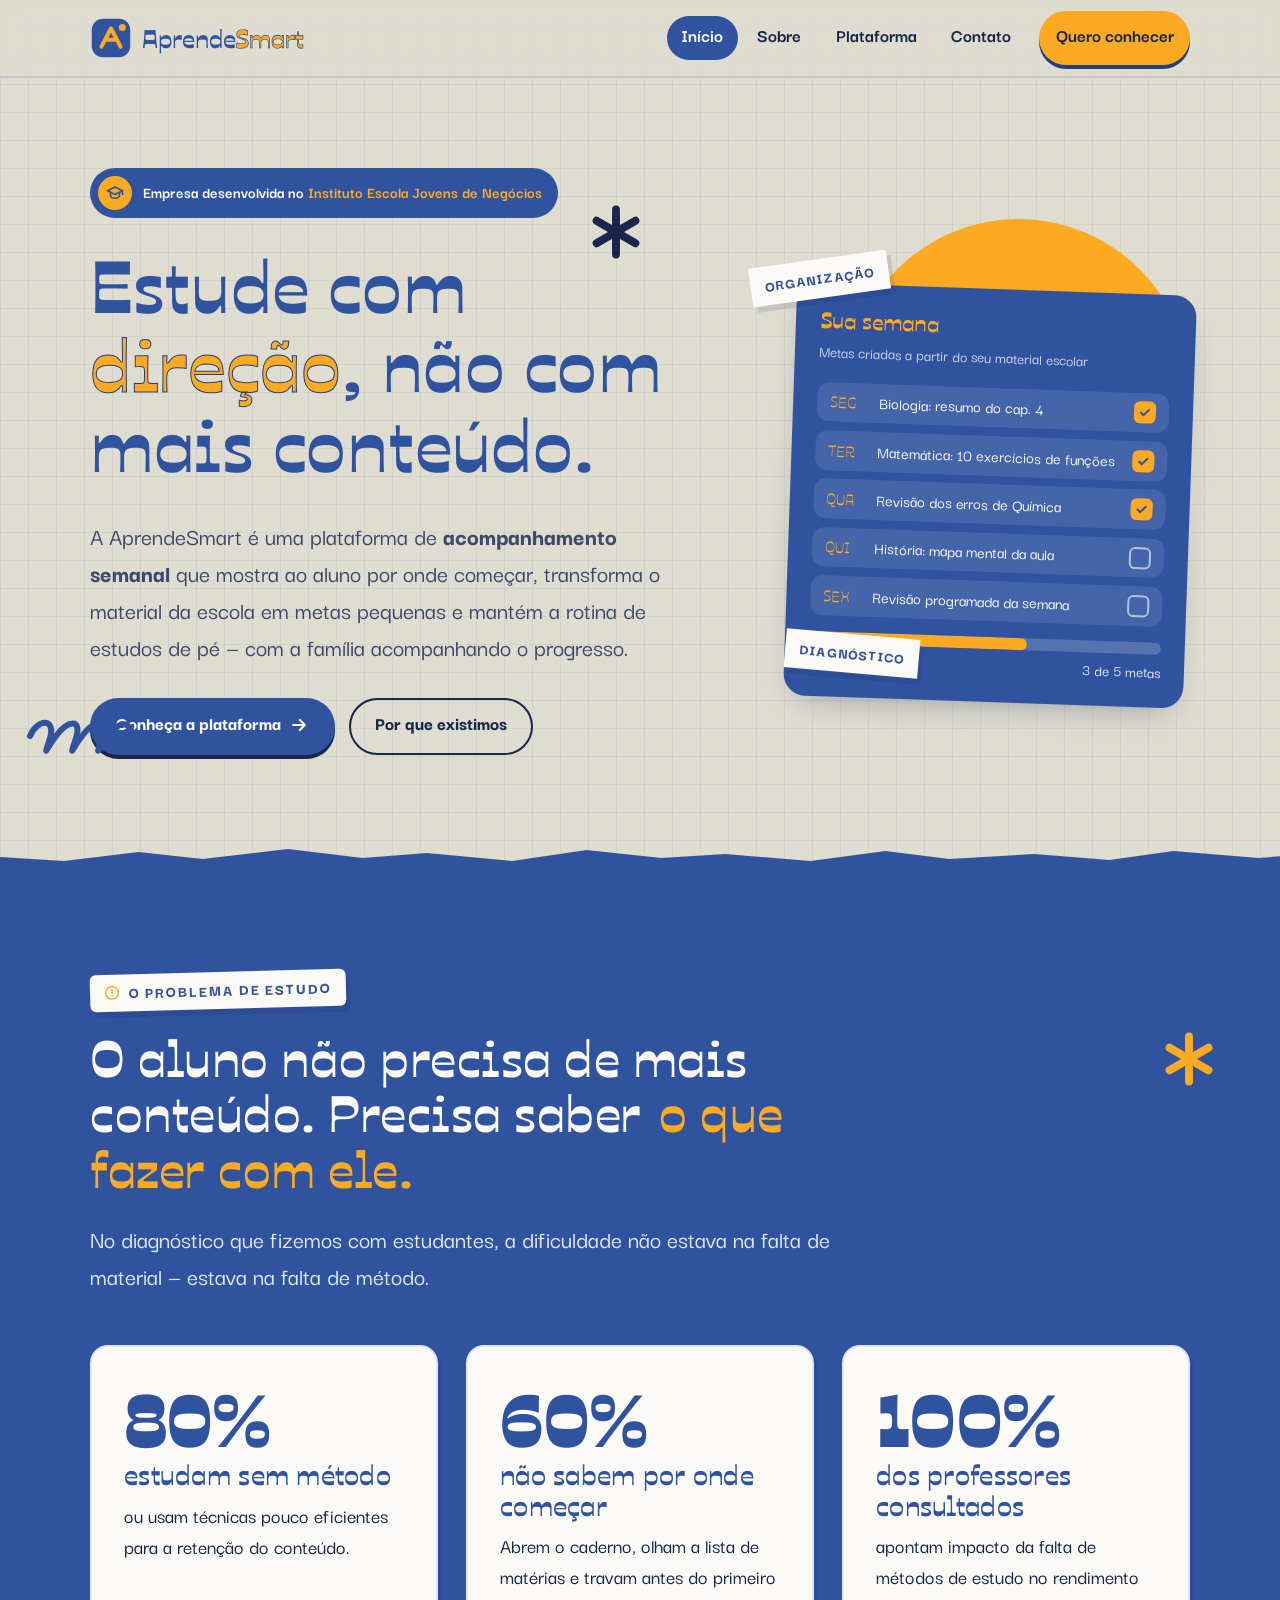
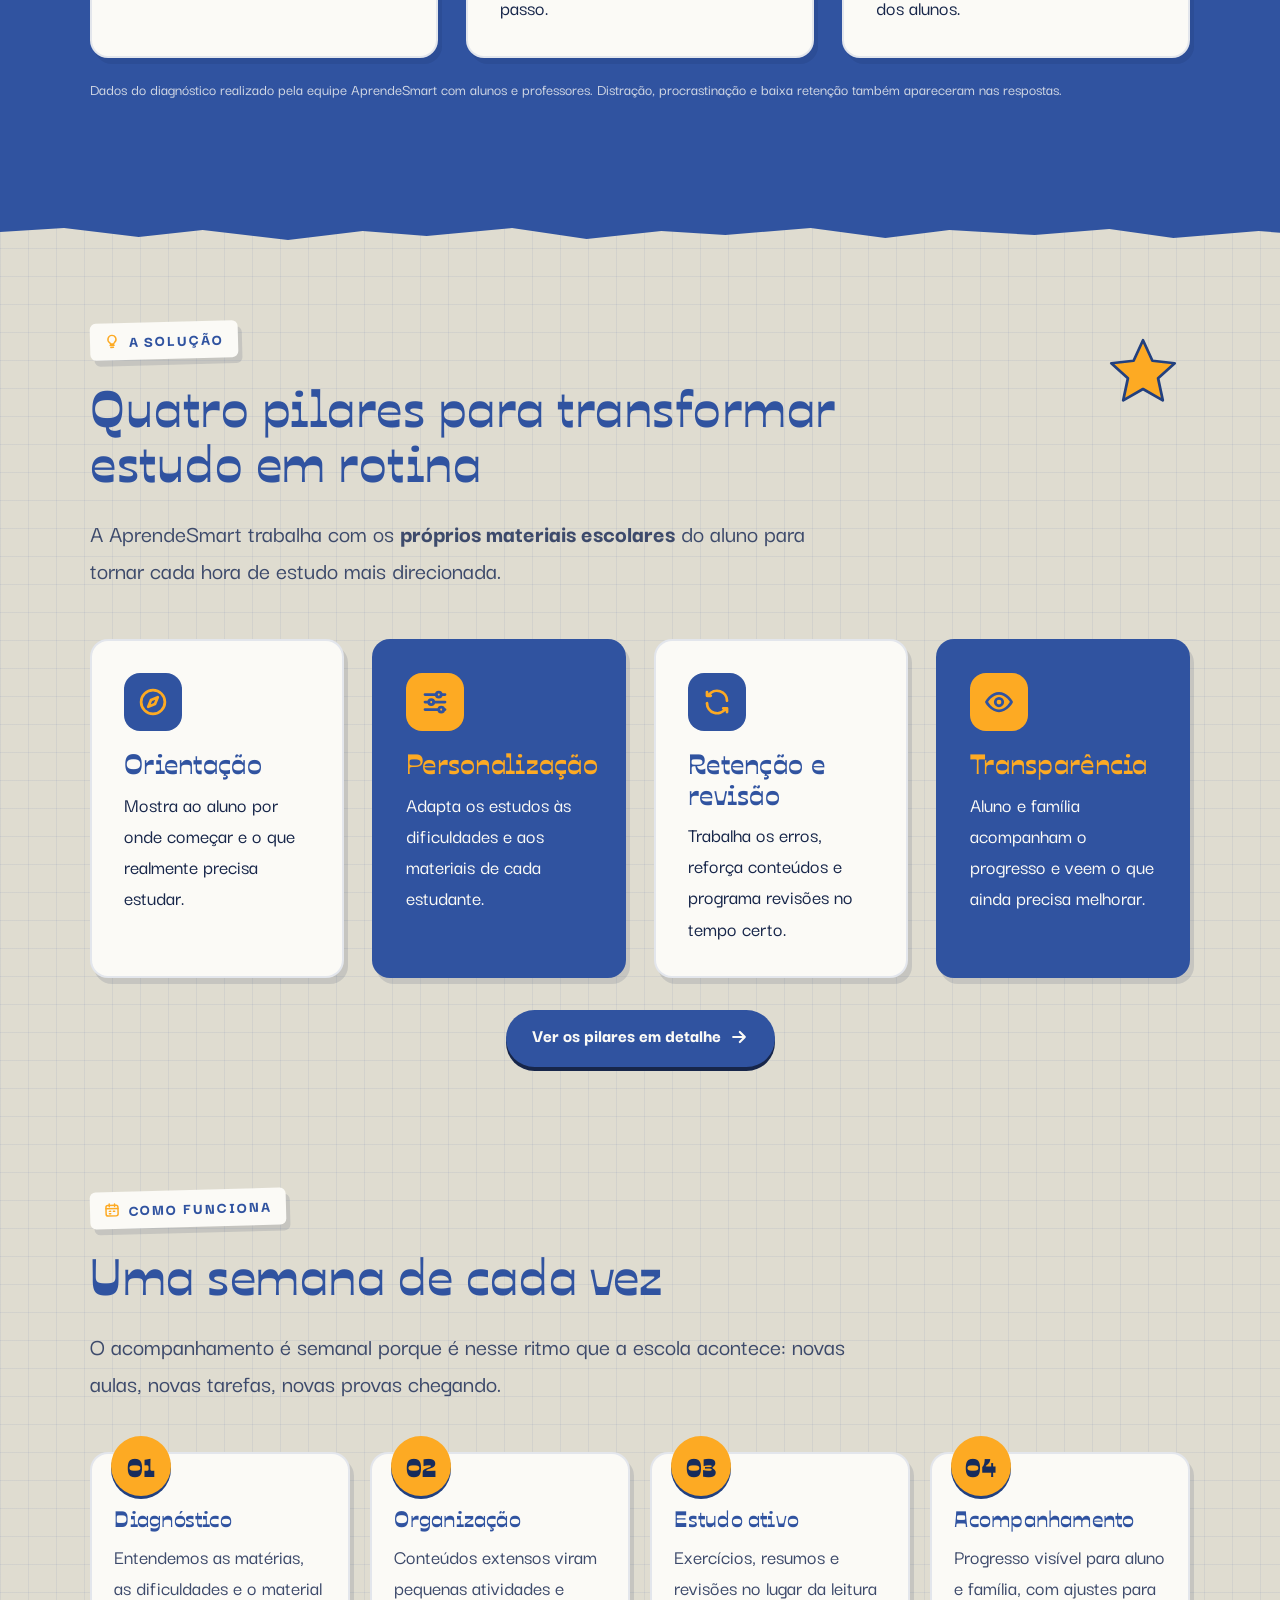
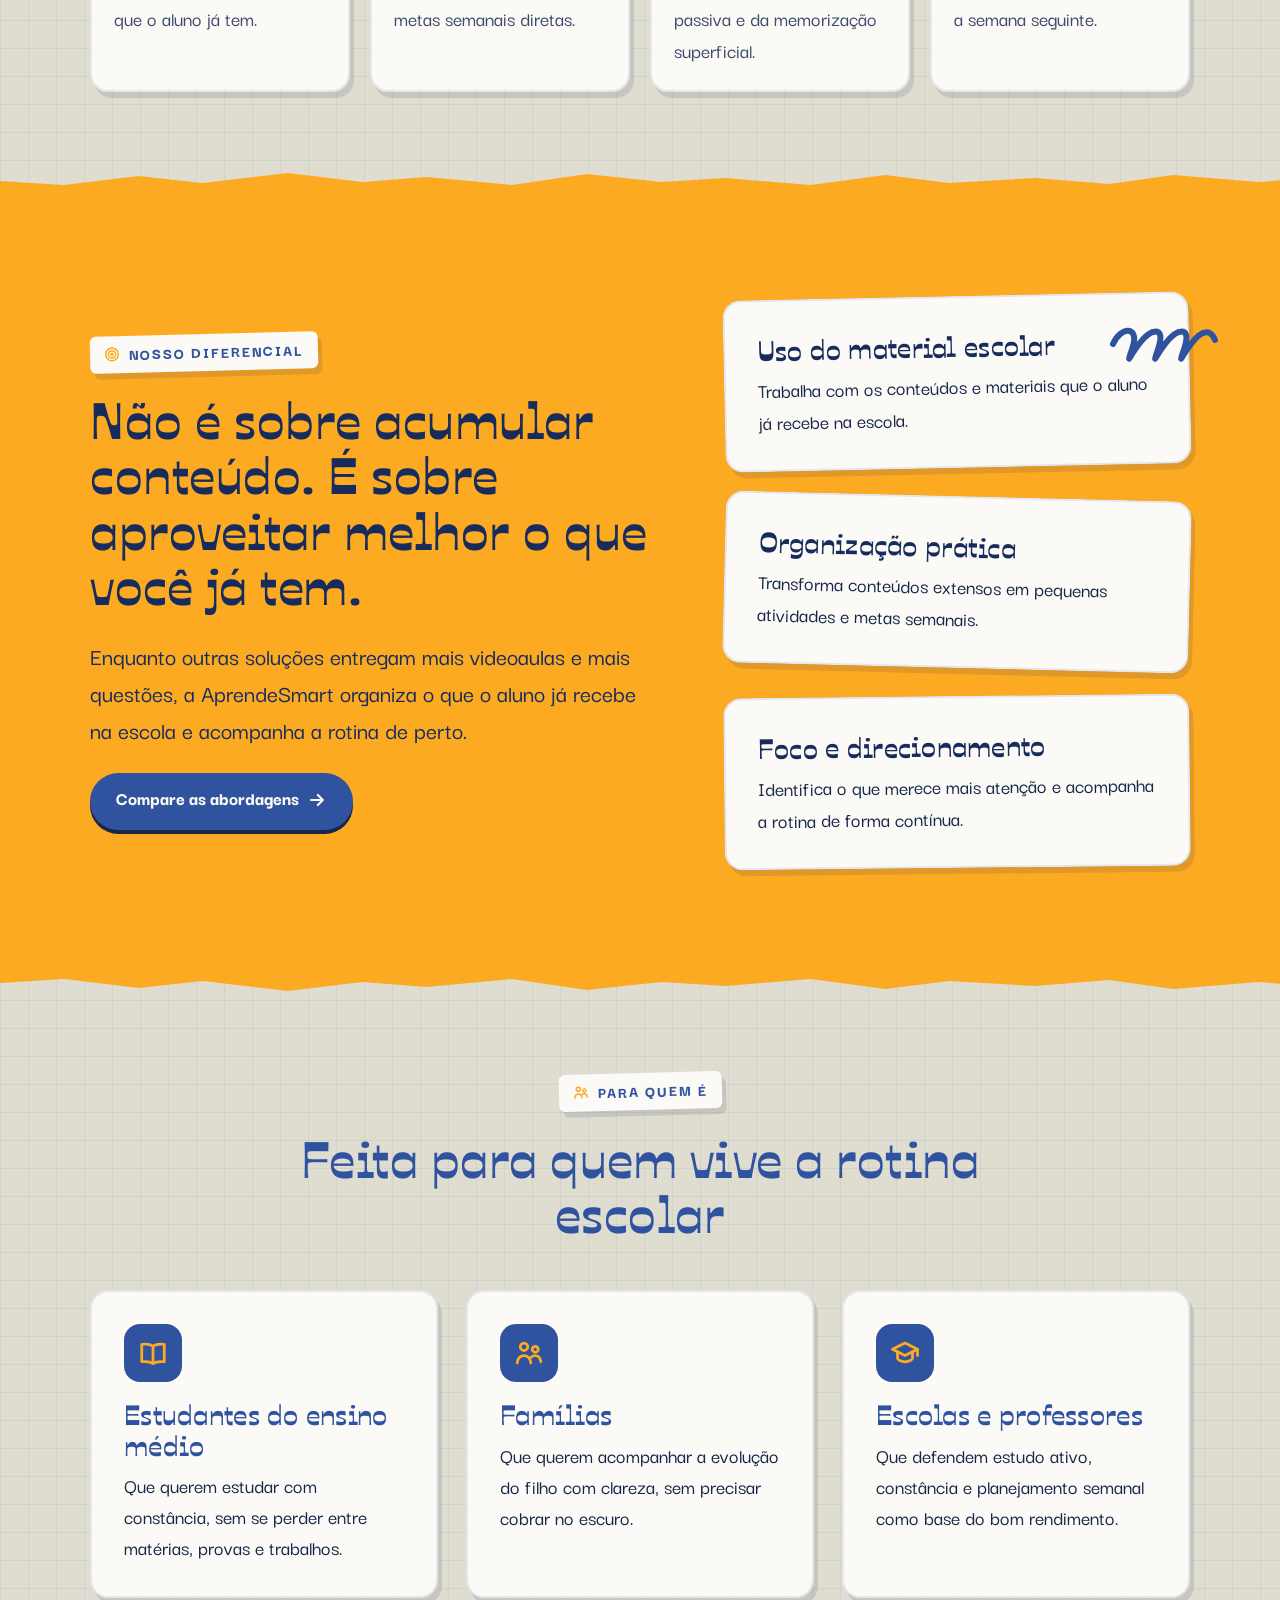
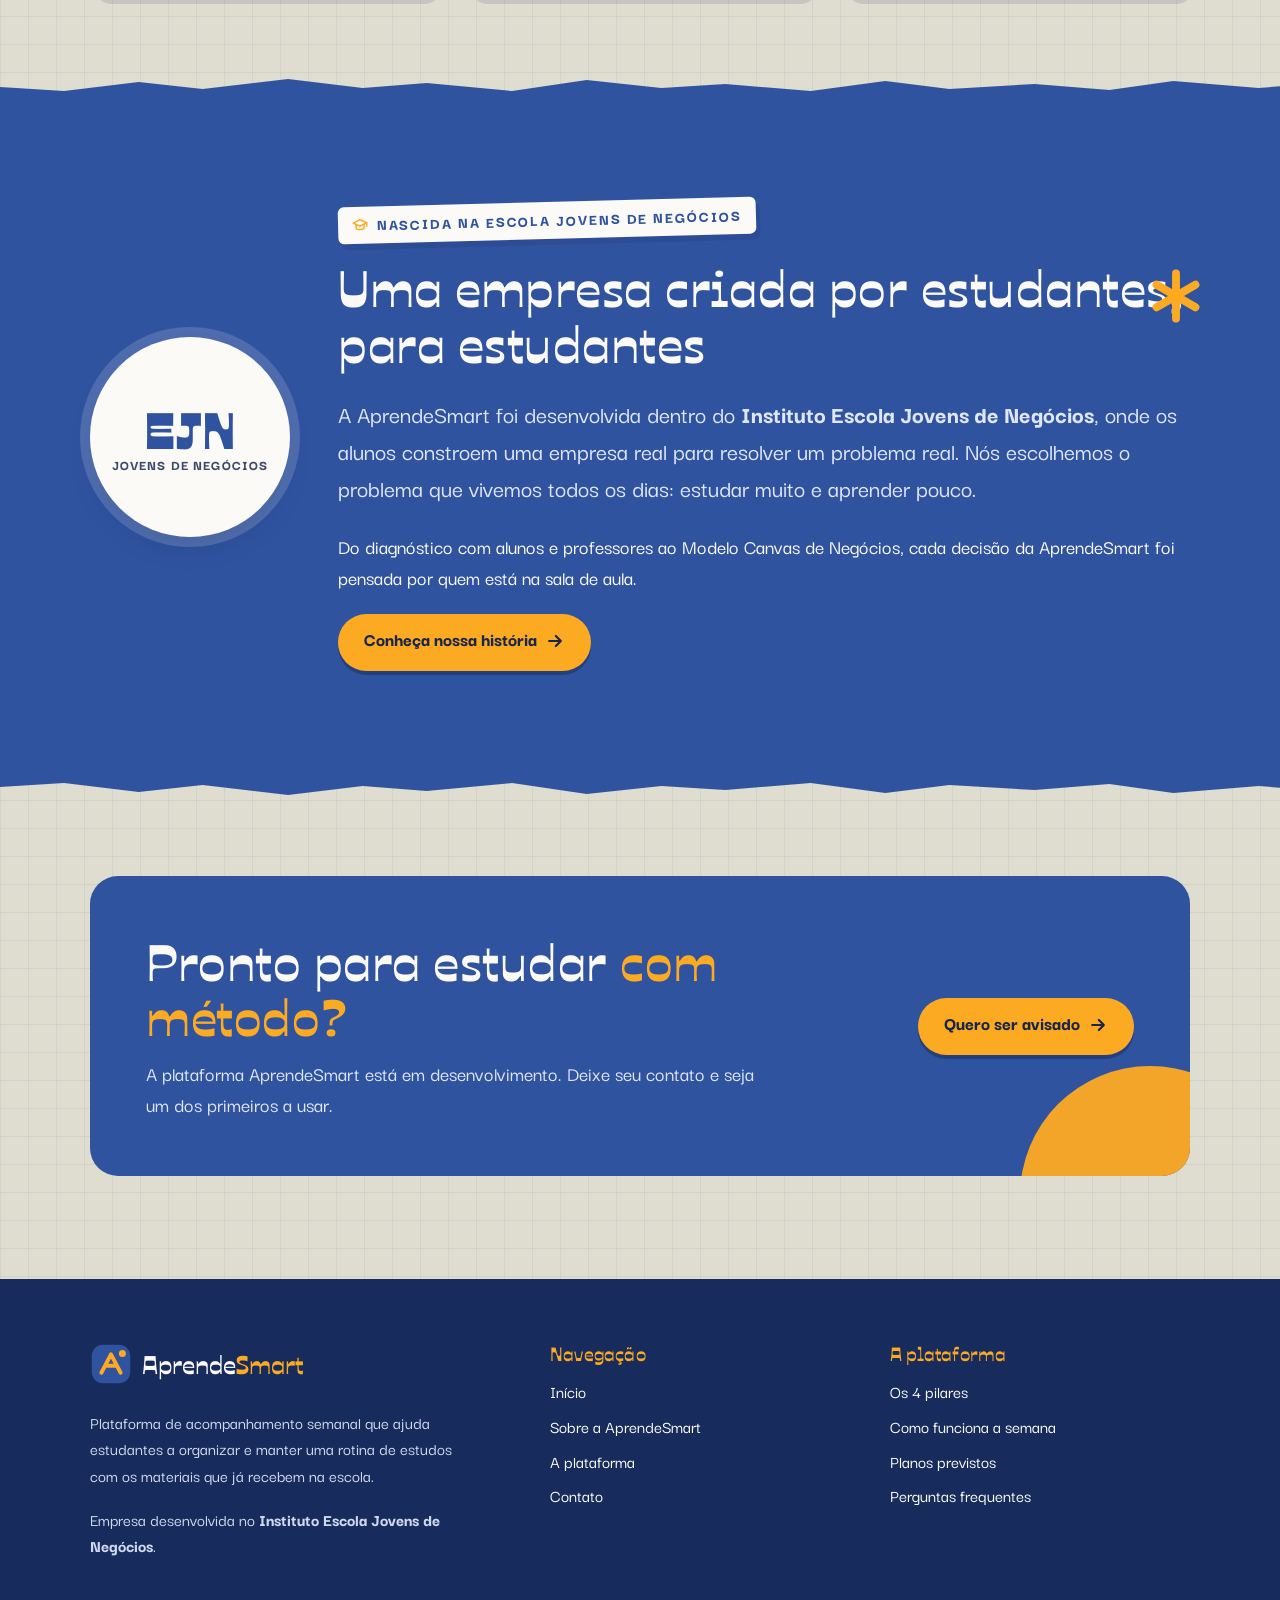
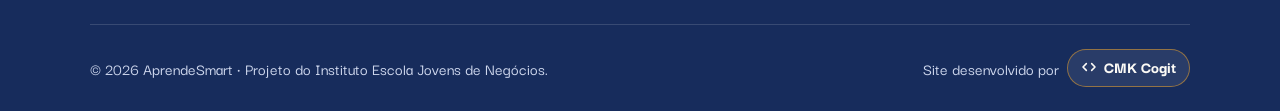
==== commit 6f801c4b: "Corrige nome para CMK Cogit e centraliza texto dos botões Co-Authored-By: Claude Opus 5.5 <noreply@a" ====
--- a/index.html
+++ b/index.html
@@ -9,7 +9,7 @@
   <meta name="author" content="AprendeSmart">
   <meta name="robots" content="index, follow, max-image-preview:large">
   <meta name="theme-color" content="#3053a0">
-  <link rel="canonical" href="https://aprendesmart.smkcogit.com.br/">
+  <link rel="canonical" href="https://aprendesmart.cmkcogit.com.br/">
 
   <!-- Open Graph / redes sociais -->
   <meta property="og:type" content="website">
@@ -17,15 +17,15 @@
   <meta property="og:site_name" content="AprendeSmart">
   <meta property="og:title" content="AprendeSmart | Plataforma de acompanhamento semanal de estudos">
   <meta property="og:description" content="A AprendeSmart ajuda estudantes do ensino médio a organizar e manter uma rotina de estudos com acompanhamento semanal, usando os materiais da própria escola.">
-  <meta property="og:url" content="https://aprendesmart.smkcogit.com.br/">
-  <meta property="og:image" content="https://aprendesmart.smkcogit.com.br/assets/img/og-aprendesmart.png">
+  <meta property="og:url" content="https://aprendesmart.cmkcogit.com.br/">
+  <meta property="og:image" content="https://aprendesmart.cmkcogit.com.br/assets/img/og-aprendesmart.png">
   <meta property="og:image:width" content="1200">
   <meta property="og:image:height" content="630">
   <meta property="og:image:alt" content="AprendeSmart — plataforma de acompanhamento semanal de estudos">
   <meta name="twitter:card" content="summary_large_image">
   <meta name="twitter:title" content="AprendeSmart | Plataforma de acompanhamento semanal de estudos">
   <meta name="twitter:description" content="A AprendeSmart ajuda estudantes do ensino médio a organizar e manter uma rotina de estudos com acompanhamento semanal, usando os materiais da própria escola.">
-  <meta name="twitter:image" content="https://aprendesmart.smkcogit.com.br/assets/img/og-aprendesmart.png">
+  <meta name="twitter:image" content="https://aprendesmart.cmkcogit.com.br/assets/img/og-aprendesmart.png">
 
   <!-- Ícones -->
   <link rel="icon" href="assets/img/favicon.svg" type="image/svg+xml">
@@ -44,10 +44,10 @@
 {
   "@context": "https://schema.org",
   "@type": "Organization",
-  "@id": "https://aprendesmart.smkcogit.com.br/#organizacao",
+  "@id": "https://aprendesmart.cmkcogit.com.br/#organizacao",
   "name": "AprendeSmart",
-  "url": "https://aprendesmart.smkcogit.com.br/",
-  "logo": "https://aprendesmart.smkcogit.com.br/assets/img/apple-touch-icon.png",
+  "url": "https://aprendesmart.cmkcogit.com.br/",
+  "logo": "https://aprendesmart.cmkcogit.com.br/assets/img/apple-touch-icon.png",
   "description": "Plataforma de acompanhamento semanal que ajuda estudantes do ensino médio a organizar e manter uma rotina de estudos usando os materiais da escola.",
   "parentOrganization": {
     "@type": "EducationalOrganization",
@@ -77,12 +77,12 @@
 {
   "@context": "https://schema.org",
   "@type": "WebSite",
-  "@id": "https://aprendesmart.smkcogit.com.br/#site",
+  "@id": "https://aprendesmart.cmkcogit.com.br/#site",
   "name": "AprendeSmart",
-  "url": "https://aprendesmart.smkcogit.com.br/",
+  "url": "https://aprendesmart.cmkcogit.com.br/",
   "inLanguage": "pt-BR",
   "publisher": {
-    "@id": "https://aprendesmart.smkcogit.com.br/#organizacao"
+    "@id": "https://aprendesmart.cmkcogit.com.br/#organizacao"
   }
 }
   </script>
@@ -356,7 +356,7 @@
       <div class="rodape__base">
         <p style="margin:0">© <span data-ano>2026</span> AprendeSmart · Projeto do Instituto Escola Jovens de Negócios.</p>
         <p class="creditos" style="margin:0">Site desenvolvido por
-          <a href="https://smkcogit.com.br" target="_blank" rel="noopener"><svg aria-hidden="true"><use href="#i-codigo"/></svg> SMK Cogit</a>
+          <a href="https://cmkcogit.com.br" target="_blank" rel="noopener"><svg aria-hidden="true"><use href="#i-codigo"/></svg> CMK Cogit</a>
         </p>
       </div>
     </div>
--- a/assets/css/style.css
+++ b/assets/css/style.css
@@ -1,6 +1,6 @@
 /* =========================================================
    AprendeSmart — Site institucional
-   Desenvolvido por SMK Cogit
+   Desenvolvido por CMK Cogit
    Identidade: azul #3053A0 · amarelo #FDAA23 · cinza-papel
    Fontes: Ojuju (títulos) · Darker Grotesque (texto)
    ========================================================= */
@@ -586,3 +586,15 @@
   .adesivo--2 { bottom: -18px; left: auto; right: 6%; }
   .hero__visual { padding-bottom: 1.5rem; }
 }
+
+/* Centralização óptica do texto nos botões:
+   a Darker Grotesque tem minúsculas baixas e sobra espaço acima do texto.
+   Sobe o texto alguns pixels redistribuindo o padding vertical. */
+.btn { padding: calc(.95rem - .14em) 1.5rem calc(.95rem + .14em); }
+.btn svg { margin-top: .14em; }
+.menu a { padding-top: calc(.45rem - .12em); padding-bottom: calc(.45rem + .12em); }
+@media (max-width: 880px) { .menu a { padding-top: calc(.8rem - .12em); padding-bottom: calc(.8rem + .12em); } }
+.menu .btn { padding-top: calc(.95rem - .14em); padding-bottom: calc(.95rem + .14em); }
+.creditos a { padding: calc(.35rem - .1em) .8rem calc(.35rem + .1em); }
+.creditos svg { margin-top: .1em; }
+.selo-plano { padding: calc(.3rem - .08em) .7rem calc(.3rem + .08em); }
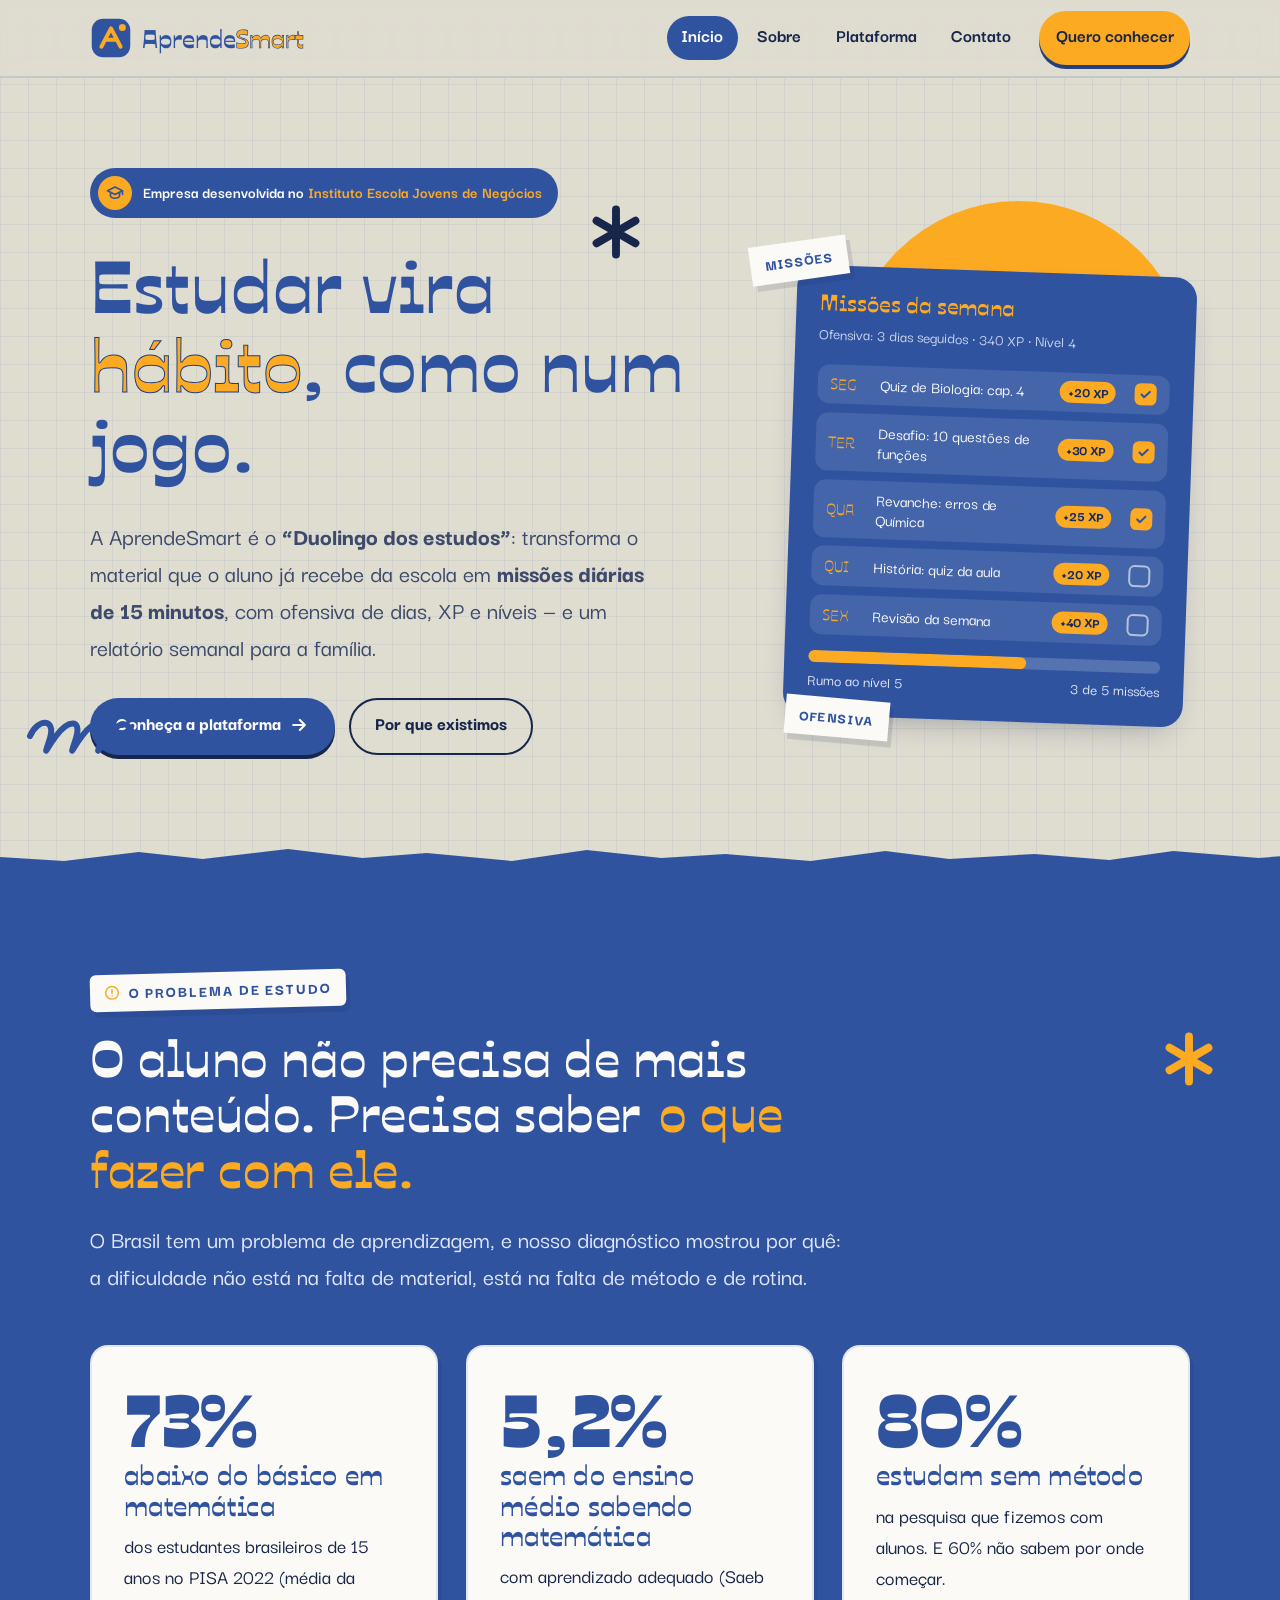
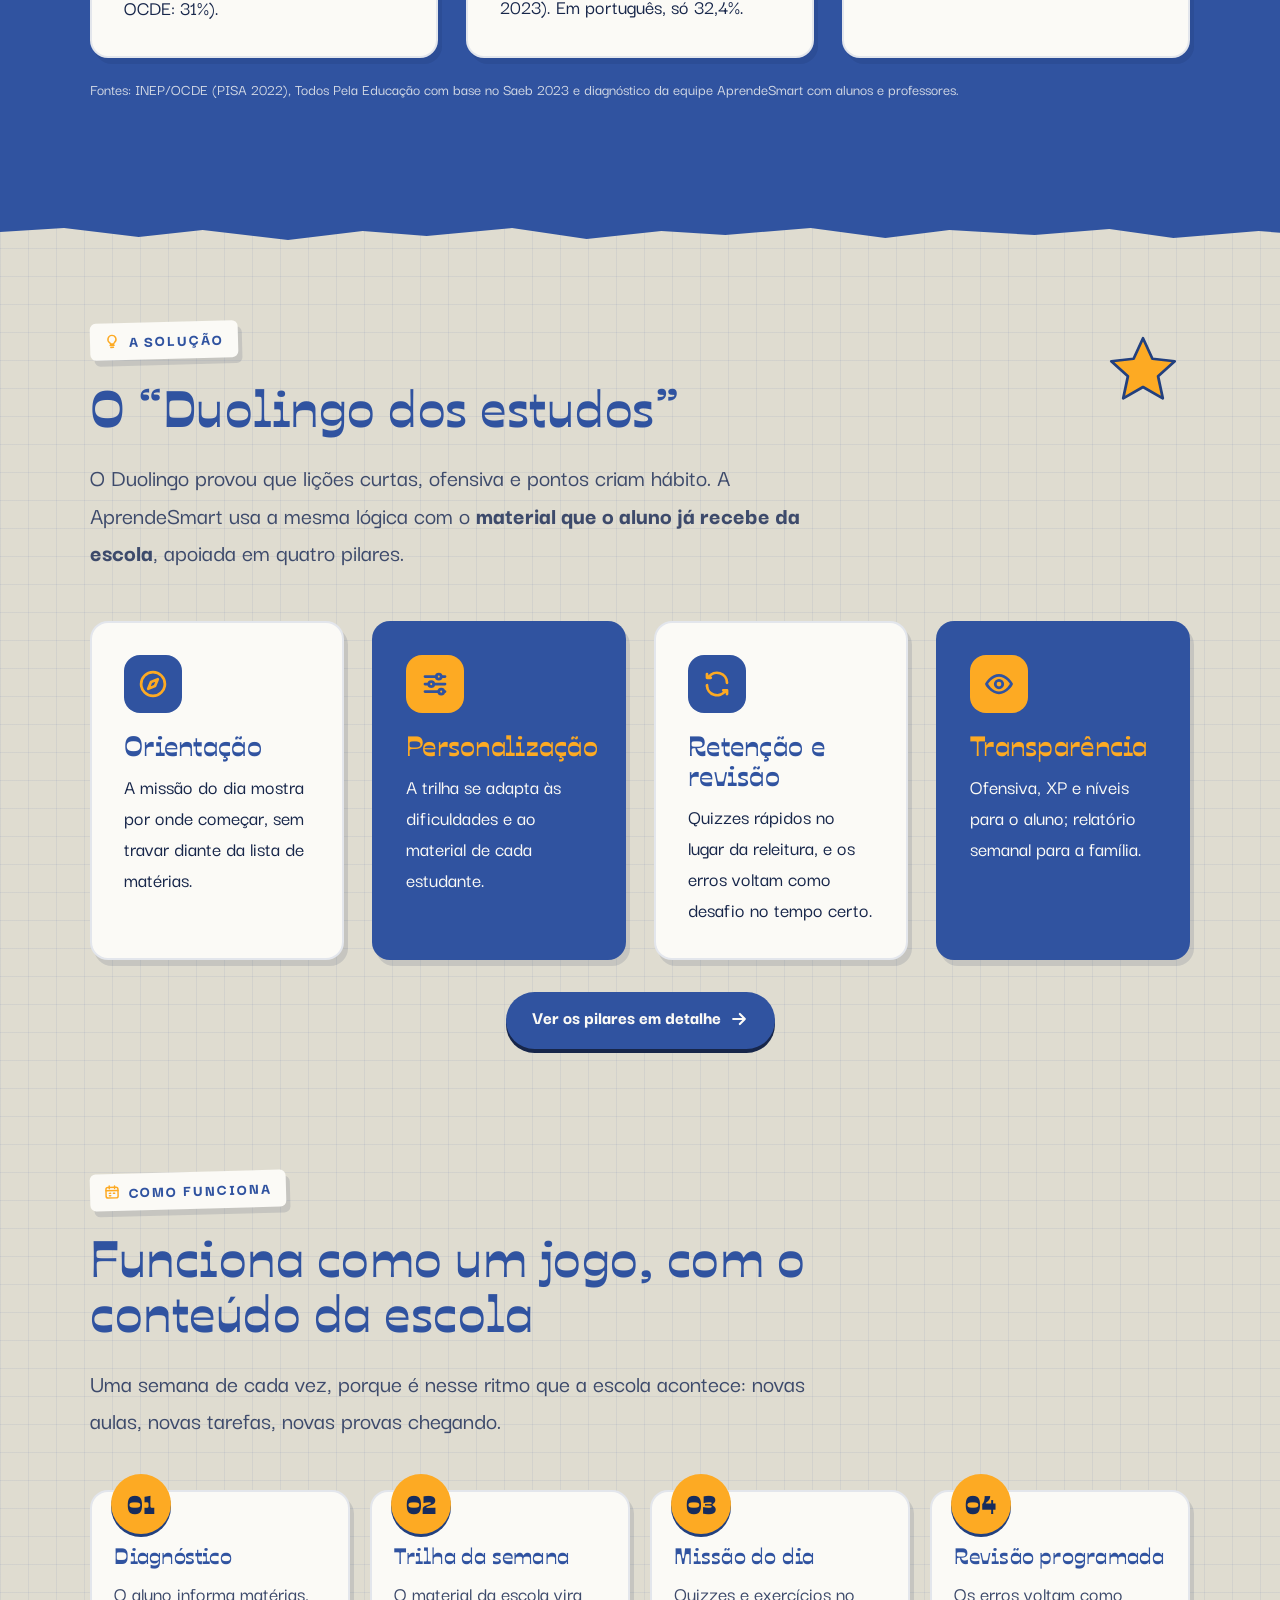
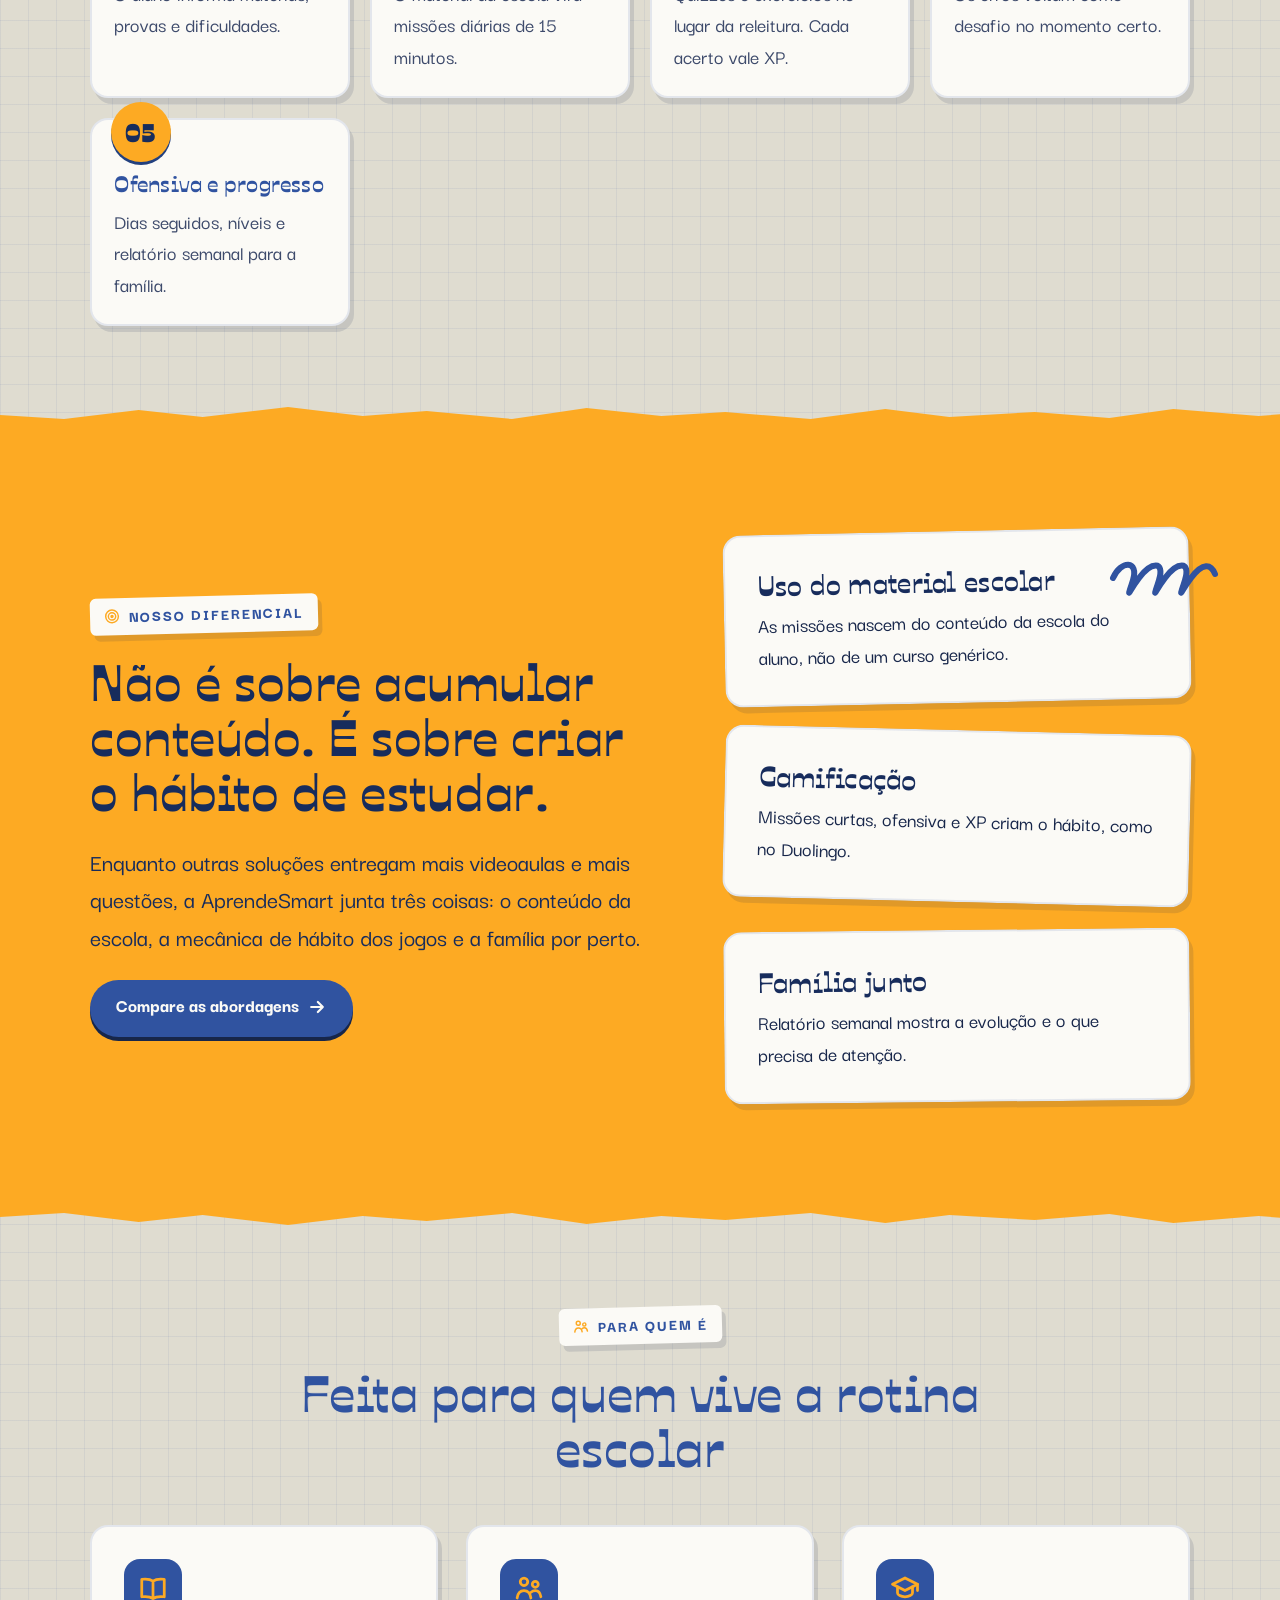
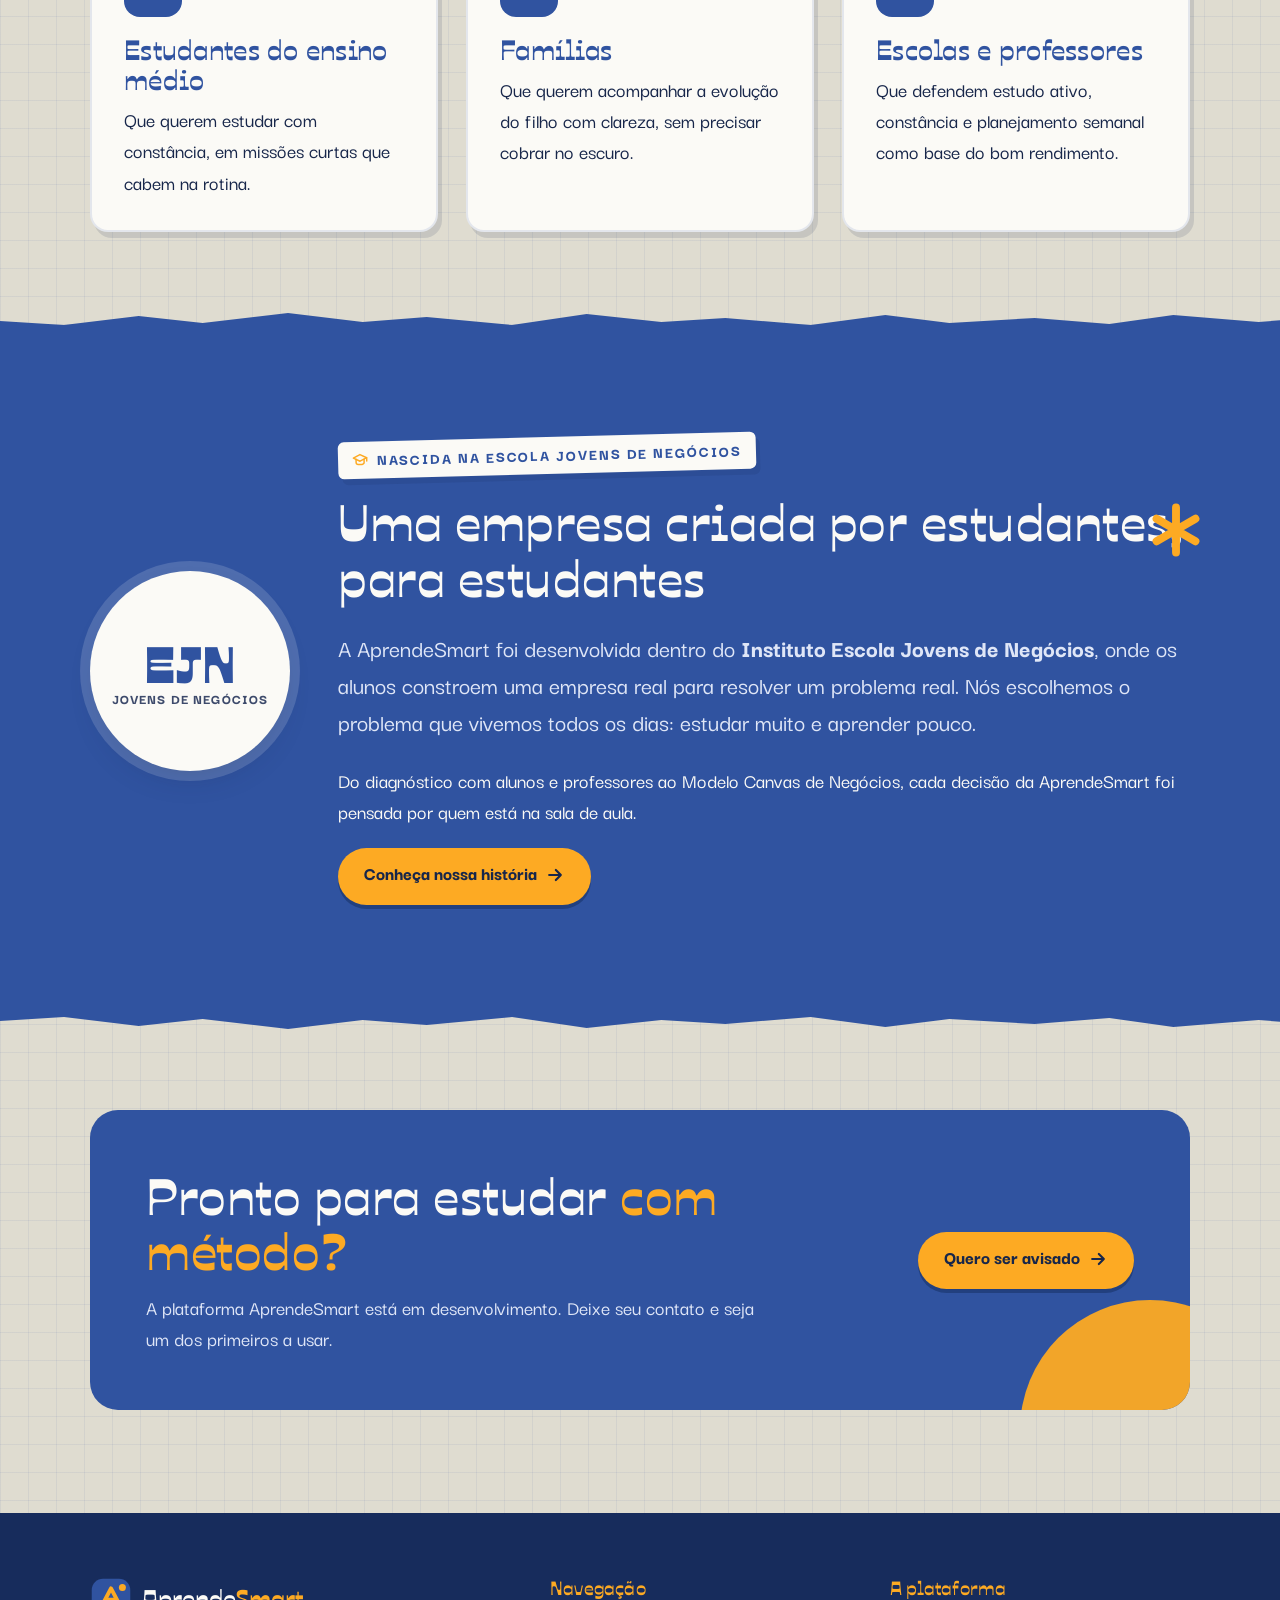
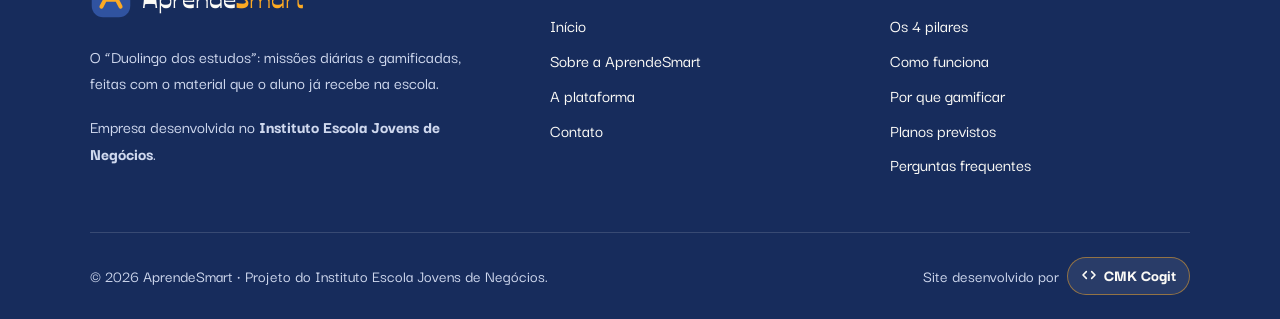
==== commit c07a9477: "Atualiza site com o conceito 'Duolingo dos estudos' e dados do pitch - Início: hero com missões, XP " ====
--- a/index.html
+++ b/index.html
@@ -3,9 +3,9 @@
 <head>
   <meta charset="utf-8">
   <meta name="viewport" content="width=device-width, initial-scale=1">
-  <title>AprendeSmart | Plataforma de acompanhamento semanal de estudos</title>
-  <meta name="description" content="A AprendeSmart ajuda estudantes do ensino médio a organizar e manter uma rotina de estudos com acompanhamento semanal, usando os materiais da própria escola.">
-  <meta name="keywords" content="AprendeSmart, rotina de estudos, organização de estudos, método de estudo, ensino médio, acompanhamento semanal, revisão, estudo ativo, Escola Jovens de Negócios">
+  <title>AprendeSmart | O “Duolingo dos estudos” para o ensino médio</title>
+  <meta name="description" content="A AprendeSmart transforma o material da escola em missões diárias gamificadas, com ofensiva, XP e níveis, para estudantes do ensino médio criarem o hábito de estudar.">
+  <meta name="keywords" content="AprendeSmart, rotina de estudos, estudo gamificado, gamificação, missões diárias, organização de estudos, método de estudo, ensino médio, acompanhamento semanal, revisão, estudo ativo, Escola Jovens de Negócios">
   <meta name="author" content="AprendeSmart">
   <meta name="robots" content="index, follow, max-image-preview:large">
   <meta name="theme-color" content="#3053a0">
@@ -15,16 +15,16 @@
   <meta property="og:type" content="website">
   <meta property="og:locale" content="pt_BR">
   <meta property="og:site_name" content="AprendeSmart">
-  <meta property="og:title" content="AprendeSmart | Plataforma de acompanhamento semanal de estudos">
-  <meta property="og:description" content="A AprendeSmart ajuda estudantes do ensino médio a organizar e manter uma rotina de estudos com acompanhamento semanal, usando os materiais da própria escola.">
+  <meta property="og:title" content="AprendeSmart | O “Duolingo dos estudos” para o ensino médio">
+  <meta property="og:description" content="A AprendeSmart transforma o material da escola em missões diárias gamificadas, com ofensiva, XP e níveis, para estudantes do ensino médio criarem o hábito de estudar.">
   <meta property="og:url" content="https://aprendesmart.cmkcogit.com.br/">
   <meta property="og:image" content="https://aprendesmart.cmkcogit.com.br/assets/img/og-aprendesmart.png">
   <meta property="og:image:width" content="1200">
   <meta property="og:image:height" content="630">
   <meta property="og:image:alt" content="AprendeSmart — plataforma de acompanhamento semanal de estudos">
   <meta name="twitter:card" content="summary_large_image">
-  <meta name="twitter:title" content="AprendeSmart | Plataforma de acompanhamento semanal de estudos">
-  <meta name="twitter:description" content="A AprendeSmart ajuda estudantes do ensino médio a organizar e manter uma rotina de estudos com acompanhamento semanal, usando os materiais da própria escola.">
+  <meta name="twitter:title" content="AprendeSmart | O “Duolingo dos estudos” para o ensino médio">
+  <meta name="twitter:description" content="A AprendeSmart transforma o material da escola em missões diárias gamificadas, com ofensiva, XP e níveis, para estudantes do ensino médio criarem o hábito de estudar.">
   <meta name="twitter:image" content="https://aprendesmart.cmkcogit.com.br/assets/img/og-aprendesmart.png">
 
   <!-- Ícones -->
@@ -48,7 +48,7 @@
   "name": "AprendeSmart",
   "url": "https://aprendesmart.cmkcogit.com.br/",
   "logo": "https://aprendesmart.cmkcogit.com.br/assets/img/apple-touch-icon.png",
-  "description": "Plataforma de acompanhamento semanal que ajuda estudantes do ensino médio a organizar e manter uma rotina de estudos usando os materiais da escola.",
+  "description": "Plataforma gamificada que transforma o material escolar em missões diárias para estudantes do ensino médio criarem o hábito de estudar, com acompanhamento da família.",
   "parentOrganization": {
     "@type": "EducationalOrganization",
     "name": "Instituto Escola Jovens de Negócios"
@@ -142,8 +142,8 @@
             <span class="selo-ejn__ponto"><svg aria-hidden="true"><use href="#i-escola"/></svg></span>
             <span>Empresa desenvolvida no <b>Instituto Escola Jovens de Negócios</b></span>
           </a>
-          <h1>Estude com <span>direção</span>, não com mais conteúdo.</h1>
-          <p class="lead">A AprendeSmart é uma plataforma de <strong>acompanhamento semanal</strong> que mostra ao aluno por onde começar, transforma o material da escola em metas pequenas e mantém a rotina de estudos de pé — com a família acompanhando o progresso.</p>
+          <h1>Estudar vira <span>hábito</span>, como num jogo.</h1>
+          <p class="lead">A AprendeSmart é o <strong>“Duolingo dos estudos”</strong>: transforma o material que o aluno já recebe da escola em <strong>missões diárias de 15 minutos</strong>, com ofensiva de dias, XP e níveis — e um relatório semanal para a família.</p>
           <div class="hero__acoes">
             <a class="btn btn--azul" href="plataforma.html">Conheça a plataforma <svg aria-hidden="true"><use href="#i-seta"/></svg></a>
             <a class="btn btn--contorno" href="sobre.html">Por que existimos</a>
@@ -151,21 +151,21 @@
         </div>
         <div class="hero__visual" aria-hidden="true">
           <div class="hero__sol"></div>
-          <span class="adesivo adesivo--1">Organização</span>
-          <span class="adesivo adesivo--2">Diagnóstico</span>
+          <span class="adesivo adesivo--1">Missões</span>
+          <span class="adesivo adesivo--2">Ofensiva</span>
           <div class="hero__painel">
-            <h2>Sua semana</h2>
-            <small>Metas criadas a partir do seu material escolar</small>
+            <h2>Missões da semana</h2>
+            <small>Ofensiva: 3 dias seguidos · 340 XP · Nível 4</small>
             <ul class="semana">
-              <li><span class="semana__dia">SEG</span> Biologia: resumo do cap. 4 <span class="semana__check ok"><svg aria-hidden="true"><use href="#i-check"/></svg></span></li>
-              <li><span class="semana__dia">TER</span> Matemática: 10 exercícios de funções <span class="semana__check ok"><svg aria-hidden="true"><use href="#i-check"/></svg></span></li>
-              <li><span class="semana__dia">QUA</span> Revisão dos erros de Química <span class="semana__check ok"><svg aria-hidden="true"><use href="#i-check"/></svg></span></li>
-              <li><span class="semana__dia">QUI</span> História: mapa mental da aula <span class="semana__check"></span></li>
-              <li><span class="semana__dia">SEX</span> Revisão programada da semana <span class="semana__check"></span></li>
+              <li><span class="semana__dia">SEG</span> Quiz de Biologia: cap. 4 <span class="semana__xp">+20 XP</span><span class="semana__check ok"><svg aria-hidden="true"><use href="#i-check"/></svg></span></li>
+              <li><span class="semana__dia">TER</span> Desafio: 10 questões de funções <span class="semana__xp">+30 XP</span><span class="semana__check ok"><svg aria-hidden="true"><use href="#i-check"/></svg></span></li>
+              <li><span class="semana__dia">QUA</span> Revanche: erros de Química <span class="semana__xp">+25 XP</span><span class="semana__check ok"><svg aria-hidden="true"><use href="#i-check"/></svg></span></li>
+              <li><span class="semana__dia">QUI</span> História: quiz da aula <span class="semana__xp">+20 XP</span><span class="semana__check"></span></li>
+              <li><span class="semana__dia">SEX</span> Revisão da semana <span class="semana__xp">+40 XP</span><span class="semana__check"></span></li>
             </ul>
             <div class="progresso">
               <div class="progresso__barra"><i></i></div>
-              <div class="progresso__rotulo"><span>Progresso semanal</span><span>3 de 5 metas</span></div>
+              <div class="progresso__rotulo"><span>Rumo ao nível 5</span><span>3 de 5 missões</span></div>
             </div>
           </div>
         </div>
@@ -178,26 +178,26 @@
         <div class="cabecalho-secao revelar">
           <span class="etiqueta"><svg aria-hidden="true"><use href="#i-alerta"/></svg>O problema de estudo</span>
           <h2 id="problema-titulo">O aluno não precisa de mais conteúdo. Precisa saber <span class="destaque-amarelo">o que fazer com ele.</span></h2>
-          <p class="lead">No diagnóstico que fizemos com estudantes, a dificuldade não estava na falta de material — estava na falta de método.</p>
+          <p class="lead">O Brasil tem um problema de aprendizagem, e nosso diagnóstico mostrou por quê: a dificuldade não está na falta de material, está na falta de método e de rotina.</p>
         </div>
         <div class="grade grade--3">
+          <article class="cartao bilhete revelar">
+            <span class="numero">73%</span>
+            <h3>abaixo do básico em matemática</h3>
+            <p>dos estudantes brasileiros de 15 anos no PISA 2022 (média da OCDE: 31%).</p>
+          </article>
+          <article class="cartao bilhete revelar">
+            <span class="numero">5,2%</span>
+            <h3>saem do ensino médio sabendo matemática</h3>
+            <p>com aprendizado adequado (Saeb 2023). Em português, só 32,4%.</p>
+          </article>
           <article class="cartao bilhete revelar">
             <span class="numero">80%</span>
             <h3>estudam sem método</h3>
-            <p>ou usam técnicas pouco eficientes para a retenção do conteúdo.</p>
-          </article>
-          <article class="cartao bilhete revelar">
-            <span class="numero">60%</span>
-            <h3>não sabem por onde começar</h3>
-            <p>Abrem o caderno, olham a lista de matérias e travam antes do primeiro passo.</p>
-          </article>
-          <article class="cartao bilhete revelar">
-            <span class="numero">100%</span>
-            <h3>dos professores consultados</h3>
-            <p>apontam impacto da falta de métodos de estudo no rendimento dos alunos.</p>
-          </article>
-        </div>
-        <p class="fonte-dado">Dados do diagnóstico realizado pela equipe AprendeSmart com alunos e professores. Distração, procrastinação e baixa retenção também apareceram nas respostas.</p>
+            <p>na pesquisa que fizemos com alunos. E 60% não sabem por onde começar.</p>
+          </article>
+        </div>
+        <p class="fonte-dado">Fontes: INEP/OCDE (PISA 2022), Todos Pela Educação com base no Saeb 2023 e diagnóstico da equipe AprendeSmart com alunos e professores.</p>
       </div>
     </section>
 
@@ -206,29 +206,29 @@
       <div class="container">
         <div class="cabecalho-secao revelar">
           <span class="etiqueta"><svg aria-hidden="true"><use href="#i-lampada"/></svg>A solução</span>
-          <h2 id="solucao-titulo">Quatro pilares para transformar estudo em rotina</h2>
-          <p class="lead">A AprendeSmart trabalha com os <strong>próprios materiais escolares</strong> do aluno para tornar cada hora de estudo mais direcionada.</p>
+          <h2 id="solucao-titulo">O “Duolingo dos estudos”</h2>
+          <p class="lead">O Duolingo provou que lições curtas, ofensiva e pontos criam hábito. A AprendeSmart usa a mesma lógica com o <strong>material que o aluno já recebe da escola</strong>, apoiada em quatro pilares.</p>
         </div>
         <div class="grade grade--4">
           <article class="cartao revelar">
             <div class="cartao__icone"><svg aria-hidden="true"><use href="#i-bussola"/></svg></div>
             <h3>Orientação</h3>
-            <p>Mostra ao aluno por onde começar e o que realmente precisa estudar.</p>
+            <p>A missão do dia mostra por onde começar, sem travar diante da lista de matérias.</p>
           </article>
           <article class="cartao cartao--azul revelar">
             <div class="cartao__icone"><svg aria-hidden="true"><use href="#i-ajuste"/></svg></div>
             <h3>Personalização</h3>
-            <p>Adapta os estudos às dificuldades e aos materiais de cada estudante.</p>
+            <p>A trilha se adapta às dificuldades e ao material de cada estudante.</p>
           </article>
           <article class="cartao revelar">
             <div class="cartao__icone"><svg aria-hidden="true"><use href="#i-revisao"/></svg></div>
             <h3>Retenção e revisão</h3>
-            <p>Trabalha os erros, reforça conteúdos e programa revisões no tempo certo.</p>
+            <p>Quizzes rápidos no lugar da releitura, e os erros voltam como desafio no tempo certo.</p>
           </article>
           <article class="cartao cartao--azul revelar">
             <div class="cartao__icone"><svg aria-hidden="true"><use href="#i-olho"/></svg></div>
             <h3>Transparência</h3>
-            <p>Aluno e família acompanham o progresso e veem o que ainda precisa melhorar.</p>
+            <p>Ofensiva, XP e níveis para o aluno; relatório semanal para a família.</p>
           </article>
         </div>
         <p class="mt-2 centro"><a class="btn btn--azul" href="plataforma.html#pilares">Ver os pilares em detalhe <svg aria-hidden="true"><use href="#i-seta"/></svg></a></p>
@@ -239,14 +239,15 @@
       <div class="container">
         <div class="cabecalho-secao revelar">
           <span class="etiqueta"><svg aria-hidden="true"><use href="#i-calendario"/></svg>Como funciona</span>
-          <h2 id="ciclo-titulo">Uma semana de cada vez</h2>
-          <p class="lead">O acompanhamento é semanal porque é nesse ritmo que a escola acontece: novas aulas, novas tarefas, novas provas chegando.</p>
+          <h2 id="ciclo-titulo">Funciona como um jogo, com o conteúdo da escola</h2>
+          <p class="lead">Uma semana de cada vez, porque é nesse ritmo que a escola acontece: novas aulas, novas tarefas, novas provas chegando.</p>
         </div>
         <ol class="passos">
-          <li class="revelar"><h3>Diagnóstico</h3><p>Entendemos as matérias, as dificuldades e o material que o aluno já tem.</p></li>
-          <li class="revelar"><h3>Organização</h3><p>Conteúdos extensos viram pequenas atividades e metas semanais diretas.</p></li>
-          <li class="revelar"><h3>Estudo ativo</h3><p>Exercícios, resumos e revisões no lugar da leitura passiva e da memorização superficial.</p></li>
-          <li class="revelar"><h3>Acompanhamento</h3><p>Progresso visível para aluno e família, com ajustes para a semana seguinte.</p></li>
+          <li class="revelar"><h3>Diagnóstico</h3><p>O aluno informa matérias, provas e dificuldades.</p></li>
+          <li class="revelar"><h3>Trilha da semana</h3><p>O material da escola vira missões diárias de 15 minutos.</p></li>
+          <li class="revelar"><h3>Missão do dia</h3><p>Quizzes e exercícios no lugar da releitura. Cada acerto vale XP.</p></li>
+          <li class="revelar"><h3>Revisão programada</h3><p>Os erros voltam como desafio no momento certo.</p></li>
+          <li class="revelar"><h3>Ofensiva e progresso</h3><p>Dias seguidos, níveis e relatório semanal para a família.</p></li>
         </ol>
       </div>
     </section>
@@ -256,14 +257,14 @@
       <div class="container dividido">
         <div class="revelar">
           <span class="etiqueta"><svg aria-hidden="true"><use href="#i-alvo"/></svg>Nosso diferencial</span>
-          <h2 id="dif-titulo">Não é sobre acumular conteúdo. É sobre aproveitar melhor o que você já tem.</h2>
-          <p class="lead" style="color:var(--azul-profundo)">Enquanto outras soluções entregam mais videoaulas e mais questões, a AprendeSmart organiza o que o aluno já recebe na escola e acompanha a rotina de perto.</p>
+          <h2 id="dif-titulo">Não é sobre acumular conteúdo. É sobre criar o hábito de estudar.</h2>
+          <p class="lead" style="color:var(--azul-profundo)">Enquanto outras soluções entregam mais videoaulas e mais questões, a AprendeSmart junta três coisas: o conteúdo da escola, a mecânica de hábito dos jogos e a família por perto.</p>
           <a class="btn btn--azul" href="plataforma.html#diferencial">Compare as abordagens <svg aria-hidden="true"><use href="#i-seta"/></svg></a>
         </div>
         <ul class="grade revelar" style="list-style:none;padding:0;margin:0">
-          <li class="cartao bilhete"><h3>Uso do material escolar</h3><p>Trabalha com os conteúdos e materiais que o aluno já recebe na escola.</p></li>
-          <li class="cartao bilhete"><h3>Organização prática</h3><p>Transforma conteúdos extensos em pequenas atividades e metas semanais.</p></li>
-          <li class="cartao bilhete"><h3>Foco e direcionamento</h3><p>Identifica o que merece mais atenção e acompanha a rotina de forma contínua.</p></li>
+          <li class="cartao bilhete"><h3>Uso do material escolar</h3><p>As missões nascem do conteúdo da escola do aluno, não de um curso genérico.</p></li>
+          <li class="cartao bilhete"><h3>Gamificação</h3><p>Missões curtas, ofensiva e XP criam o hábito, como no Duolingo.</p></li>
+          <li class="cartao bilhete"><h3>Família junto</h3><p>Relatório semanal mostra a evolução e o que precisa de atenção.</p></li>
         </ul>
       </div>
     </section>
@@ -278,7 +279,7 @@
           <article class="cartao revelar">
             <div class="cartao__icone"><svg aria-hidden="true"><use href="#i-livro"/></svg></div>
             <h3>Estudantes do ensino médio</h3>
-            <p>Que querem estudar com constância, sem se perder entre matérias, provas e trabalhos.</p>
+            <p>Que querem estudar com constância, em missões curtas que cabem na rotina.</p>
           </article>
           <article class="cartao revelar">
             <div class="cartao__icone"><svg aria-hidden="true"><use href="#i-familia"/></svg></div>
@@ -331,7 +332,7 @@
             <svg class="marca__icone" aria-hidden="true"><use href="#i-logo"/></svg>
             <span class="marca__nome">Aprende<span>Smart</span></span>
           </a>
-          <p>Plataforma de acompanhamento semanal que ajuda estudantes a organizar e manter uma rotina de estudos com os materiais que já recebem na escola.</p>
+          <p>O “Duolingo dos estudos”: missões diárias e gamificadas, feitas com o material que o aluno já recebe na escola.</p>
           <p>Empresa desenvolvida no <strong>Instituto Escola Jovens de Negócios</strong>.</p>
         </div>
         <nav aria-label="Mapa do site">
@@ -347,7 +348,8 @@
           <h2>A plataforma</h2>
           <ul>
             <li><a href="plataforma.html#pilares">Os 4 pilares</a></li>
-            <li><a href="plataforma.html#como-funciona">Como funciona a semana</a></li>
+            <li><a href="plataforma.html#como-funciona">Como funciona</a></li>
+            <li><a href="plataforma.html#gamificacao">Por que gamificar</a></li>
             <li><a href="plataforma.html#planos">Planos previstos</a></li>
             <li><a href="contato.html#perguntas">Perguntas frequentes</a></li>
           </ul>
--- a/assets/css/style.css
+++ b/assets/css/style.css
@@ -332,7 +332,7 @@
   padding: .5rem .9rem; box-shadow: var(--sombra-papel); color: var(--azul);
 }
 .adesivo--1 { left: 0; top: 40px; transform: rotate(-8deg); }
-.adesivo--2 { left: 8%; bottom: 30px; transform: rotate(5deg); }
+.adesivo--2 { left: 8%; bottom: -16px; transform: rotate(5deg); }
 
 @media (max-width: 880px) {
   .hero__grid { grid-template-columns: 1fr; }
@@ -598,3 +598,11 @@
 .creditos a { padding: calc(.35rem - .1em) .8rem calc(.35rem + .1em); }
 .creditos svg { margin-top: .1em; }
 .selo-plano { padding: calc(.3rem - .08em) .7rem calc(.3rem + .08em); }
+
+/* Gamificação: XP nas missões do painel */
+.semana__xp {
+  margin-left: auto; flex: none;
+  font-weight: 800; font-size: .9rem; color: var(--azul-profundo);
+  background: var(--amarelo); border-radius: 99px; padding: .1rem .5rem .2rem;
+}
+.semana__xp + .semana__check { margin-left: .5rem; }
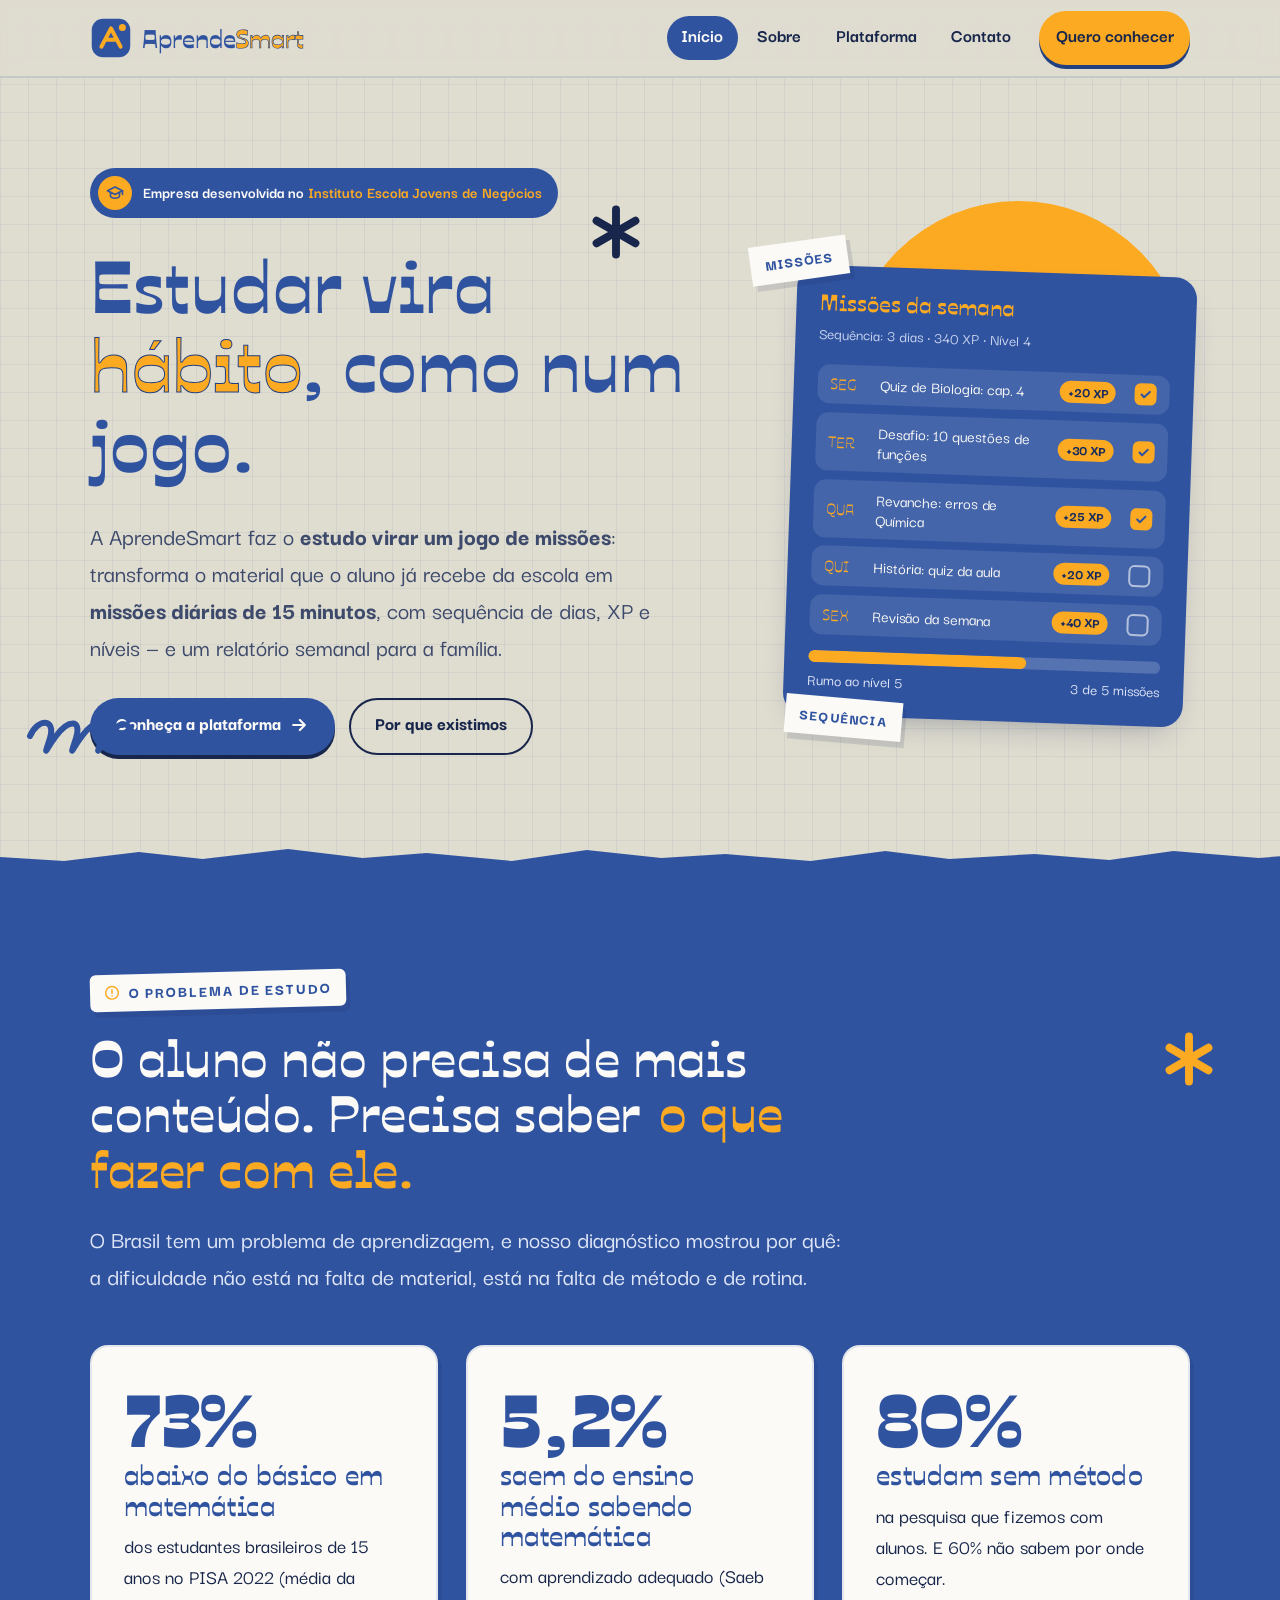
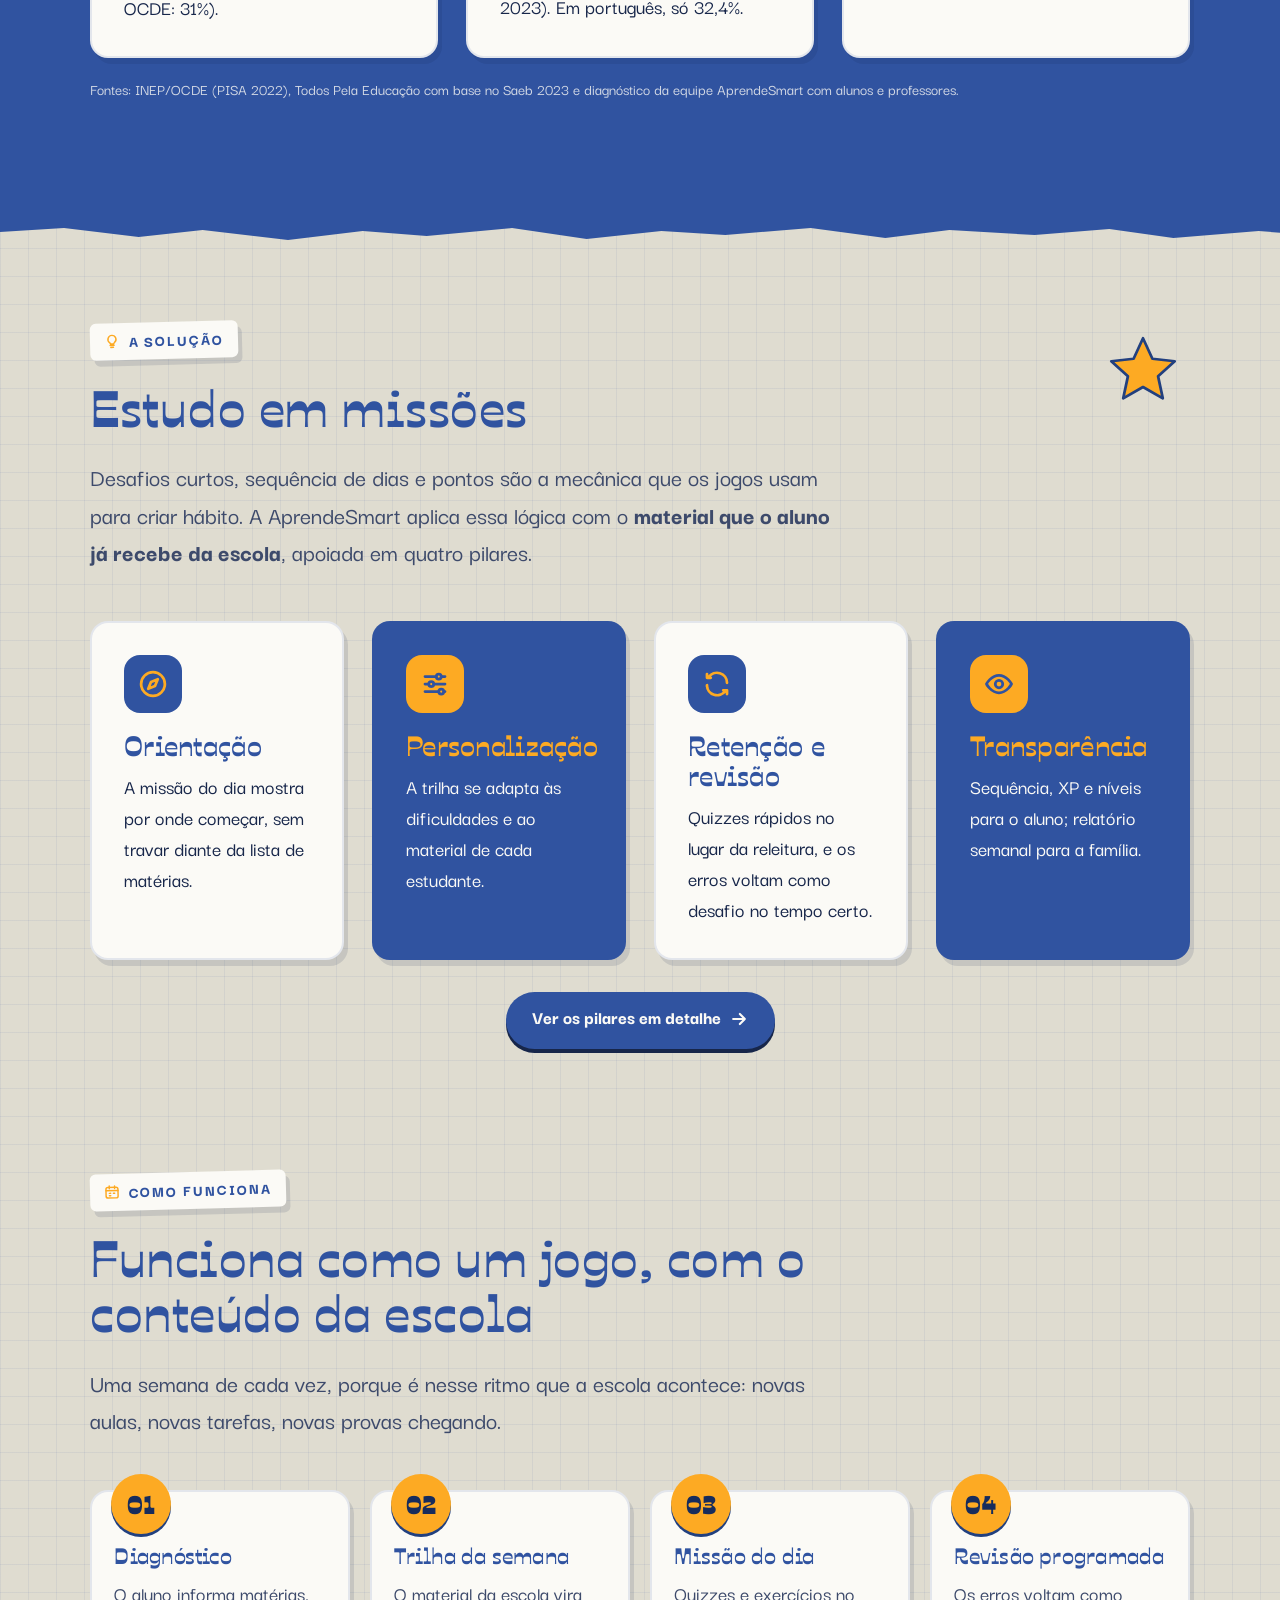
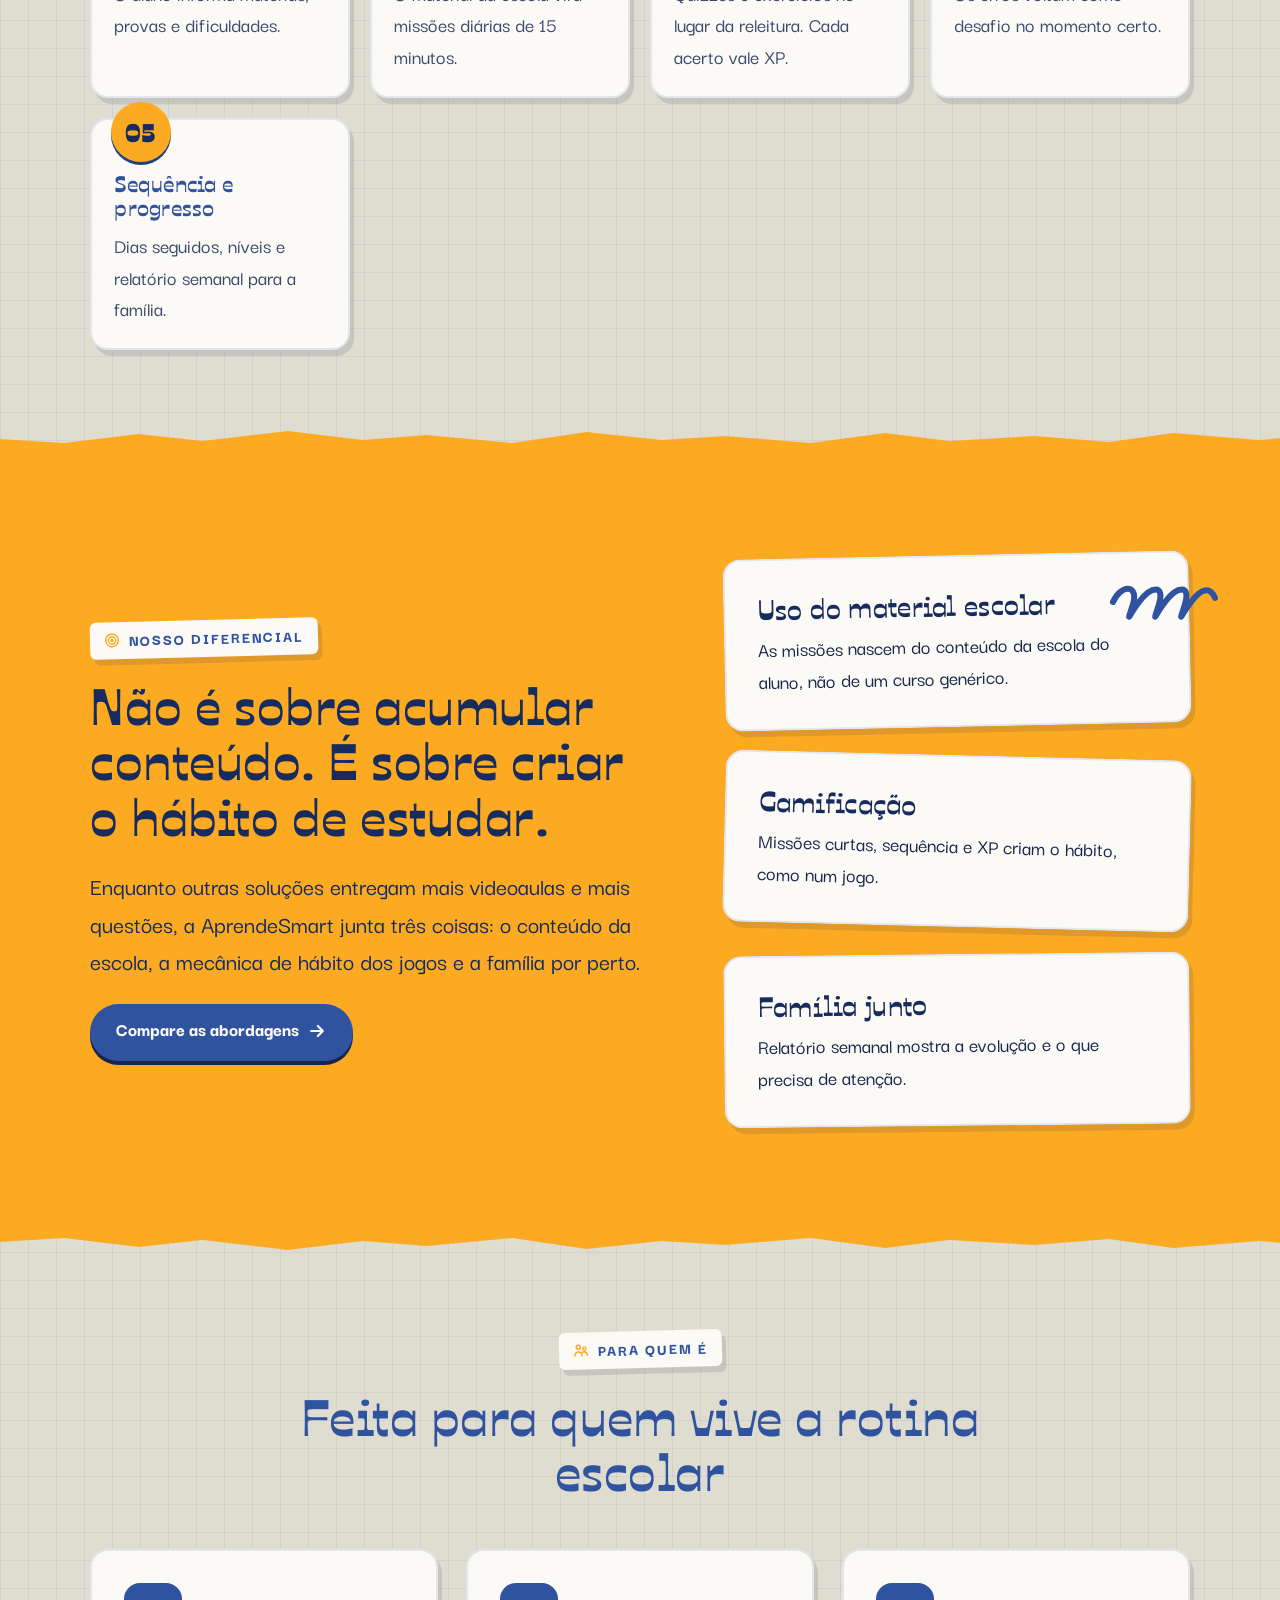
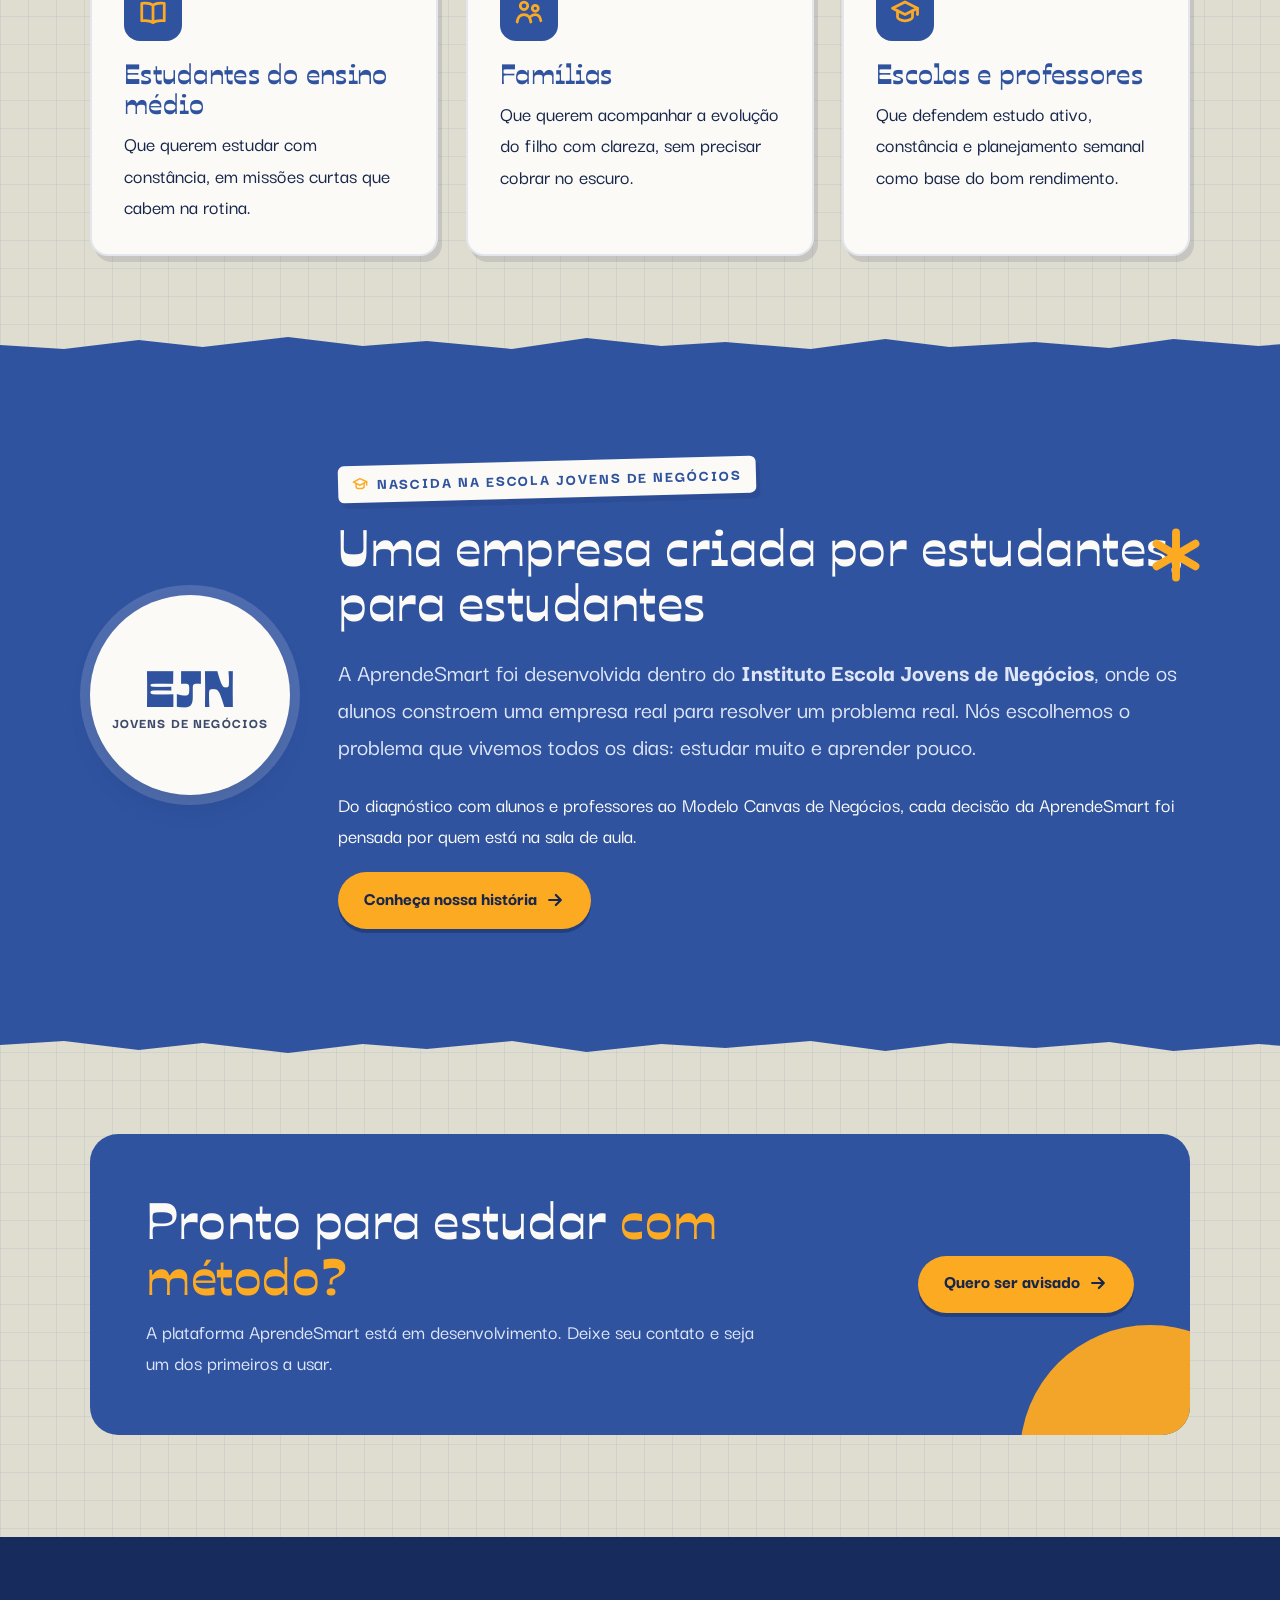
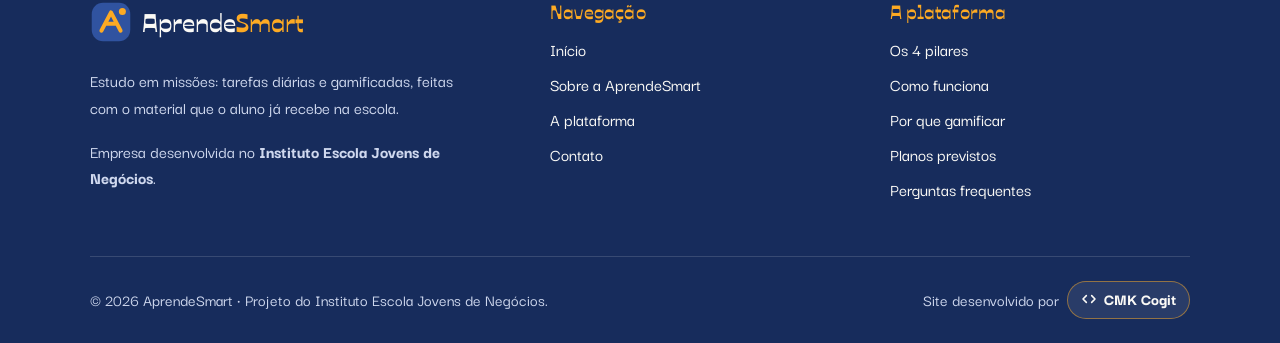
==== commit 56273ab6: "Remove Thomaz da equipe e troca referências ao Duolingo por conceito próprio - 'Duolingo dos estudos" ====
--- a/index.html
+++ b/index.html
@@ -3,8 +3,8 @@
 <head>
   <meta charset="utf-8">
   <meta name="viewport" content="width=device-width, initial-scale=1">
-  <title>AprendeSmart | O “Duolingo dos estudos” para o ensino médio</title>
-  <meta name="description" content="A AprendeSmart transforma o material da escola em missões diárias gamificadas, com ofensiva, XP e níveis, para estudantes do ensino médio criarem o hábito de estudar.">
+  <title>AprendeSmart | Estudo em missões para o ensino médio</title>
+  <meta name="description" content="A AprendeSmart transforma o material da escola em missões diárias gamificadas, com sequência, XP e níveis, para estudantes do ensino médio criarem o hábito de estudar.">
   <meta name="keywords" content="AprendeSmart, rotina de estudos, estudo gamificado, gamificação, missões diárias, organização de estudos, método de estudo, ensino médio, acompanhamento semanal, revisão, estudo ativo, Escola Jovens de Negócios">
   <meta name="author" content="AprendeSmart">
   <meta name="robots" content="index, follow, max-image-preview:large">
@@ -15,16 +15,16 @@
   <meta property="og:type" content="website">
   <meta property="og:locale" content="pt_BR">
   <meta property="og:site_name" content="AprendeSmart">
-  <meta property="og:title" content="AprendeSmart | O “Duolingo dos estudos” para o ensino médio">
-  <meta property="og:description" content="A AprendeSmart transforma o material da escola em missões diárias gamificadas, com ofensiva, XP e níveis, para estudantes do ensino médio criarem o hábito de estudar.">
+  <meta property="og:title" content="AprendeSmart | Estudo em missões para o ensino médio">
+  <meta property="og:description" content="A AprendeSmart transforma o material da escola em missões diárias gamificadas, com sequência, XP e níveis, para estudantes do ensino médio criarem o hábito de estudar.">
   <meta property="og:url" content="https://aprendesmart.cmkcogit.com.br/">
   <meta property="og:image" content="https://aprendesmart.cmkcogit.com.br/assets/img/og-aprendesmart.png">
   <meta property="og:image:width" content="1200">
   <meta property="og:image:height" content="630">
   <meta property="og:image:alt" content="AprendeSmart — plataforma de acompanhamento semanal de estudos">
   <meta name="twitter:card" content="summary_large_image">
-  <meta name="twitter:title" content="AprendeSmart | O “Duolingo dos estudos” para o ensino médio">
-  <meta name="twitter:description" content="A AprendeSmart transforma o material da escola em missões diárias gamificadas, com ofensiva, XP e níveis, para estudantes do ensino médio criarem o hábito de estudar.">
+  <meta name="twitter:title" content="AprendeSmart | Estudo em missões para o ensino médio">
+  <meta name="twitter:description" content="A AprendeSmart transforma o material da escola em missões diárias gamificadas, com sequência, XP e níveis, para estudantes do ensino médio criarem o hábito de estudar.">
   <meta name="twitter:image" content="https://aprendesmart.cmkcogit.com.br/assets/img/og-aprendesmart.png">
 
   <!-- Ícones -->
@@ -65,10 +65,6 @@
     {
       "@type": "Person",
       "name": "Kaike"
-    },
-    {
-      "@type": "Person",
-      "name": "Thomaz"
     }
   ]
 }
@@ -143,7 +139,7 @@
             <span>Empresa desenvolvida no <b>Instituto Escola Jovens de Negócios</b></span>
           </a>
           <h1>Estudar vira <span>hábito</span>, como num jogo.</h1>
-          <p class="lead">A AprendeSmart é o <strong>“Duolingo dos estudos”</strong>: transforma o material que o aluno já recebe da escola em <strong>missões diárias de 15 minutos</strong>, com ofensiva de dias, XP e níveis — e um relatório semanal para a família.</p>
+          <p class="lead">A AprendeSmart faz o <strong>estudo virar um jogo de missões</strong>: transforma o material que o aluno já recebe da escola em <strong>missões diárias de 15 minutos</strong>, com sequência de dias, XP e níveis — e um relatório semanal para a família.</p>
           <div class="hero__acoes">
             <a class="btn btn--azul" href="plataforma.html">Conheça a plataforma <svg aria-hidden="true"><use href="#i-seta"/></svg></a>
             <a class="btn btn--contorno" href="sobre.html">Por que existimos</a>
@@ -152,10 +148,10 @@
         <div class="hero__visual" aria-hidden="true">
           <div class="hero__sol"></div>
           <span class="adesivo adesivo--1">Missões</span>
-          <span class="adesivo adesivo--2">Ofensiva</span>
+          <span class="adesivo adesivo--2">Sequência</span>
           <div class="hero__painel">
             <h2>Missões da semana</h2>
-            <small>Ofensiva: 3 dias seguidos · 340 XP · Nível 4</small>
+            <small>Sequência: 3 dias · 340 XP · Nível 4</small>
             <ul class="semana">
               <li><span class="semana__dia">SEG</span> Quiz de Biologia: cap. 4 <span class="semana__xp">+20 XP</span><span class="semana__check ok"><svg aria-hidden="true"><use href="#i-check"/></svg></span></li>
               <li><span class="semana__dia">TER</span> Desafio: 10 questões de funções <span class="semana__xp">+30 XP</span><span class="semana__check ok"><svg aria-hidden="true"><use href="#i-check"/></svg></span></li>
@@ -206,8 +202,8 @@
       <div class="container">
         <div class="cabecalho-secao revelar">
           <span class="etiqueta"><svg aria-hidden="true"><use href="#i-lampada"/></svg>A solução</span>
-          <h2 id="solucao-titulo">O “Duolingo dos estudos”</h2>
-          <p class="lead">O Duolingo provou que lições curtas, ofensiva e pontos criam hábito. A AprendeSmart usa a mesma lógica com o <strong>material que o aluno já recebe da escola</strong>, apoiada em quatro pilares.</p>
+          <h2 id="solucao-titulo">Estudo em missões</h2>
+          <p class="lead">Desafios curtos, sequência de dias e pontos são a mecânica que os jogos usam para criar hábito. A AprendeSmart aplica essa lógica com o <strong>material que o aluno já recebe da escola</strong>, apoiada em quatro pilares.</p>
         </div>
         <div class="grade grade--4">
           <article class="cartao revelar">
@@ -228,7 +224,7 @@
           <article class="cartao cartao--azul revelar">
             <div class="cartao__icone"><svg aria-hidden="true"><use href="#i-olho"/></svg></div>
             <h3>Transparência</h3>
-            <p>Ofensiva, XP e níveis para o aluno; relatório semanal para a família.</p>
+            <p>Sequência, XP e níveis para o aluno; relatório semanal para a família.</p>
           </article>
         </div>
         <p class="mt-2 centro"><a class="btn btn--azul" href="plataforma.html#pilares">Ver os pilares em detalhe <svg aria-hidden="true"><use href="#i-seta"/></svg></a></p>
@@ -247,7 +243,7 @@
           <li class="revelar"><h3>Trilha da semana</h3><p>O material da escola vira missões diárias de 15 minutos.</p></li>
           <li class="revelar"><h3>Missão do dia</h3><p>Quizzes e exercícios no lugar da releitura. Cada acerto vale XP.</p></li>
           <li class="revelar"><h3>Revisão programada</h3><p>Os erros voltam como desafio no momento certo.</p></li>
-          <li class="revelar"><h3>Ofensiva e progresso</h3><p>Dias seguidos, níveis e relatório semanal para a família.</p></li>
+          <li class="revelar"><h3>Sequência e progresso</h3><p>Dias seguidos, níveis e relatório semanal para a família.</p></li>
         </ol>
       </div>
     </section>
@@ -263,7 +259,7 @@
         </div>
         <ul class="grade revelar" style="list-style:none;padding:0;margin:0">
           <li class="cartao bilhete"><h3>Uso do material escolar</h3><p>As missões nascem do conteúdo da escola do aluno, não de um curso genérico.</p></li>
-          <li class="cartao bilhete"><h3>Gamificação</h3><p>Missões curtas, ofensiva e XP criam o hábito, como no Duolingo.</p></li>
+          <li class="cartao bilhete"><h3>Gamificação</h3><p>Missões curtas, sequência e XP criam o hábito, como num jogo.</p></li>
           <li class="cartao bilhete"><h3>Família junto</h3><p>Relatório semanal mostra a evolução e o que precisa de atenção.</p></li>
         </ul>
       </div>
@@ -332,7 +328,7 @@
             <svg class="marca__icone" aria-hidden="true"><use href="#i-logo"/></svg>
             <span class="marca__nome">Aprende<span>Smart</span></span>
           </a>
-          <p>O “Duolingo dos estudos”: missões diárias e gamificadas, feitas com o material que o aluno já recebe na escola.</p>
+          <p>Estudo em missões: tarefas diárias e gamificadas, feitas com o material que o aluno já recebe na escola.</p>
           <p>Empresa desenvolvida no <strong>Instituto Escola Jovens de Negócios</strong>.</p>
         </div>
         <nav aria-label="Mapa do site">
